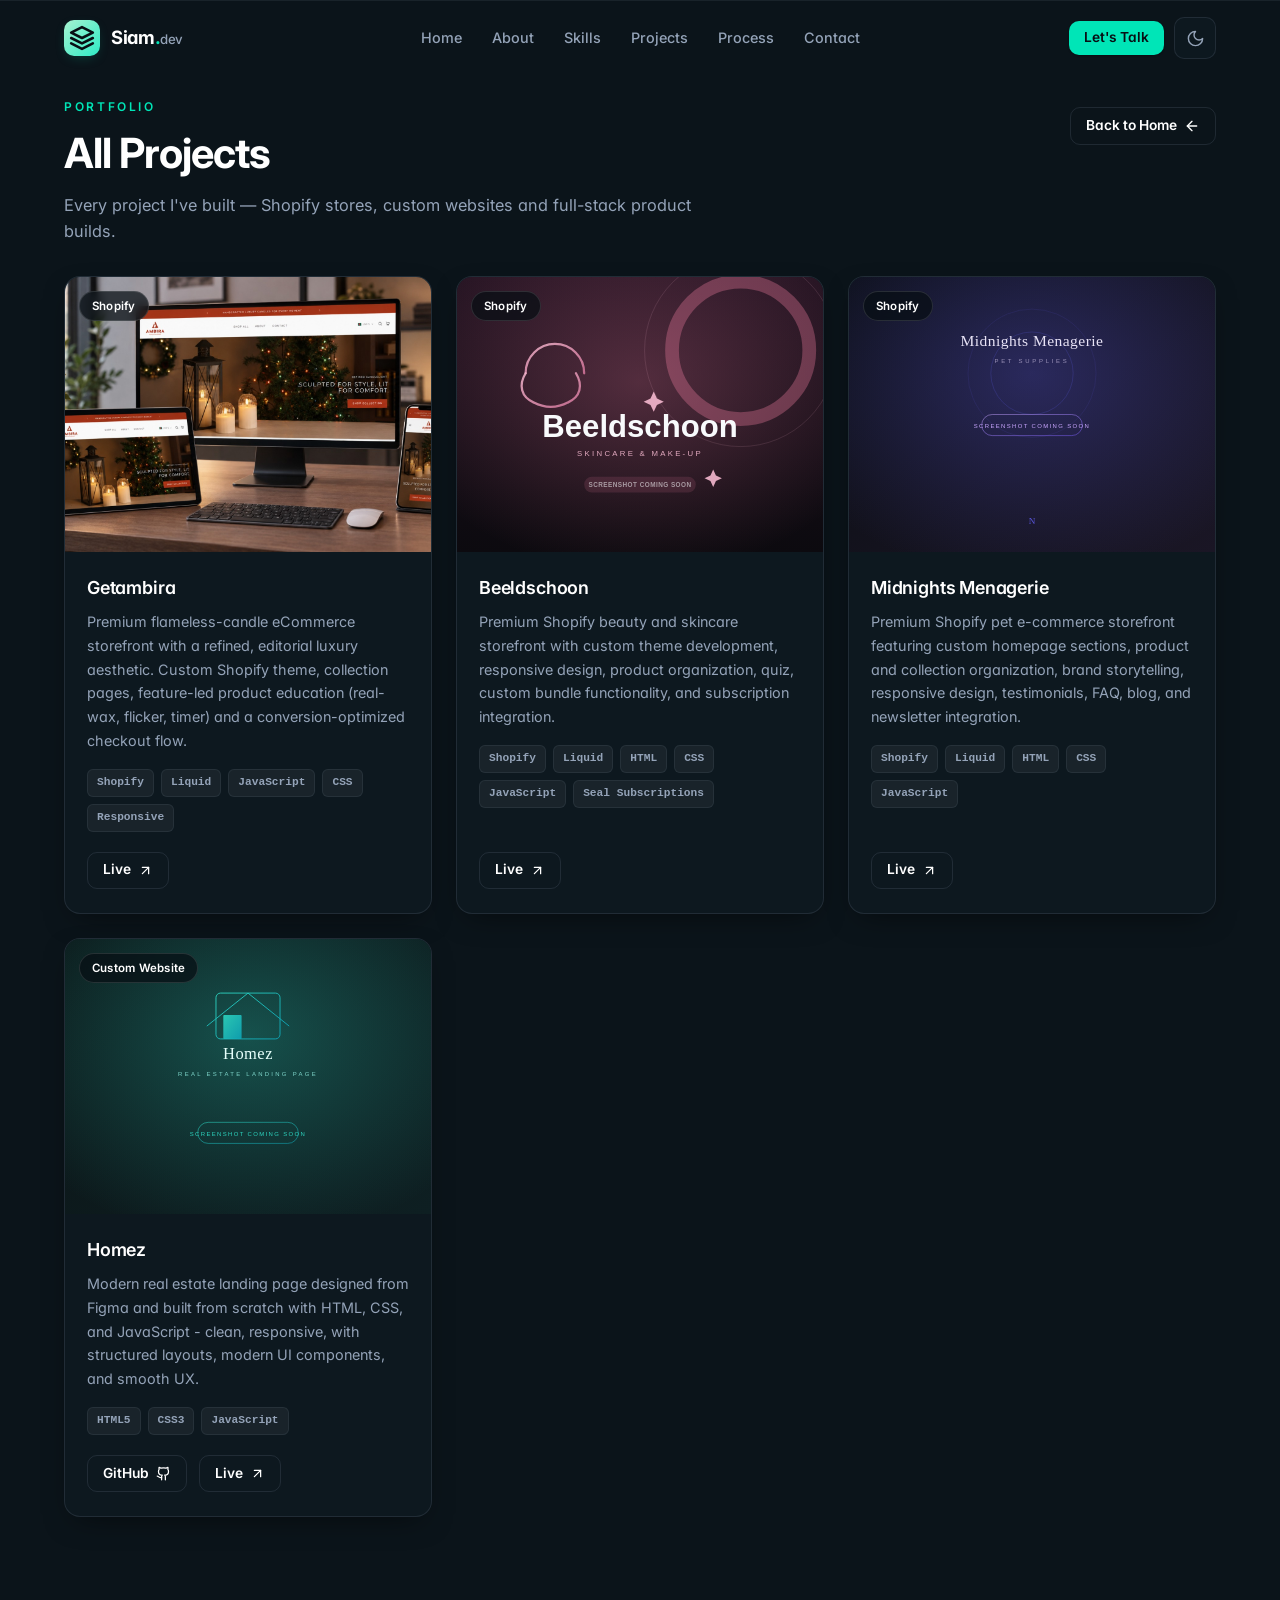
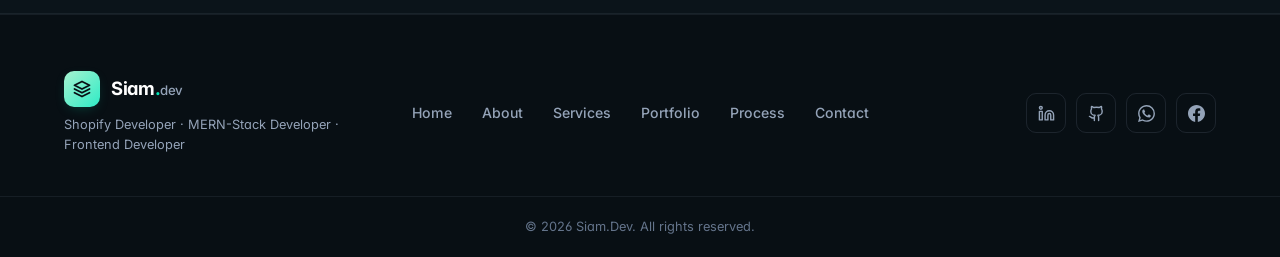
==== projects/index.html @ fefa06ec "update  a custom project" ====
<!doctype html>
<html lang="en">
  <head>
    <meta charset="UTF-8" />
    <meta name="viewport" content="width=device-width, initial-scale=1.0" />

    <!-- Primary SEO -->
    <title>All Projects — Siam.Dev</title>
    <meta
      name="description"
      content="Every project built by Siam — Shopify stores, custom websites and full-stack product builds. Getambira, Midnights Menagerie, Beeldschoon and more."
    />
    <meta name="author" content="Siam" />
    <meta name="theme-color" content="#0a0a0a" />
    <link rel="canonical" href="https://siam.dev/projects/" />

    <!-- Open Graph -->
    <meta property="og:type" content="website" />
    <meta property="og:title" content="All Projects — Siam.Dev" />
    <meta
      property="og:description"
      content="Every project built by Siam — Shopify, custom websites and full-stack product builds."
    />
    <meta property="og:url" content="https://siam.dev/projects/" />

    <!-- Twitter -->
    <meta name="twitter:card" content="summary" />
    <meta name="twitter:title" content="All Projects — Siam.Dev" />
    <meta
      name="twitter:description"
      content="Every project built by Siam — Shopify stores, custom websites and full-stack product builds."
    />

    <!-- Favicon -->
    <link rel="icon" type="image/svg+xml" href="../assets/icons/favicon.svg" />

    <!-- Fonts -->
    <link rel="preconnect" href="https://fonts.googleapis.com" />
    <link rel="preconnect" href="https://fonts.gstatic.com" crossorigin />
    <link
      href="https://fonts.googleapis.com/css2?family=Inter:wght@300;400;500;600;700;800&display=swap"
      rel="stylesheet"
    />

    <!-- Theme bootstrap: apply saved/system theme before paint (prevents flash) -->
    <script>
      (function () {
        try {
          var theme = localStorage.getItem("sd-theme");
          if (theme !== "dark" && theme !== "light") {
            theme = "dark";
          }
          document.documentElement.setAttribute("data-theme", theme);
        } catch (err) {
          document.documentElement.setAttribute("data-theme", "dark");
        }
      })();
    </script>

    <!-- Styles -->
    <link rel="stylesheet" href="../css/style.css" />
  </head>
  <body data-base="../">
    <!-- ======================= NAVBAR ======================= -->
    <header class="site-header" id="site-header">
      <nav class="navbar container" aria-label="Primary">
        <a href="../index.html" class="brand" aria-label="Siam.Dev — home">
          <span class="brand-mark" aria-hidden="true">
            <svg
              viewBox="0 0 24 24"
              fill="none"
              stroke="currentColor"
              stroke-width="2.4"
              stroke-linecap="round"
              stroke-linejoin="round"
              width="26"
              height="26"
            >
              <path d="M12 2 2 7l10 5 10-5-10-5Z" />
              <path d="M2 17 12 22l10-5" />
              <path d="M2 12 12 17l10-5" />
            </svg>
          </span>
          <span class="brand-name">Siam<em>.</em><small>dev</small></span>
        </a>

        <ul class="nav-links" id="nav-links">
          <li>
            <a class="nav-link" href="../index.html"
              ><svg
                viewBox="0 0 24 24"
                fill="none"
                stroke="currentColor"
                stroke-width="1.8"
                stroke-linecap="round"
                stroke-linejoin="round"
                width="17"
                height="17"
                aria-hidden="true"
              >
                <path d="m3 9 9-7 9 7v11a2 2 0 0 1-2 2H5a2 2 0 0 1-2-2z" />
                <polyline points="9 22 9 12 15 12 15 22" /></svg
              >Home</a
            >
          </li>
          <li>
            <a class="nav-link" href="../index.html#about"
              ><svg
                viewBox="0 0 24 24"
                fill="none"
                stroke="currentColor"
                stroke-width="1.8"
                stroke-linecap="round"
                stroke-linejoin="round"
                width="17"
                height="17"
                aria-hidden="true"
              >
                <path d="M19 21v-2a4 4 0 0 0-4-4H9a4 4 0 0 0-4 4v2" />
                <circle cx="12" cy="7" r="4" /></svg
              >About</a
            >
          </li>
          <li>
            <a class="nav-link" href="../index.html#skills"
              ><svg
                viewBox="0 0 24 24"
                fill="none"
                stroke="currentColor"
                stroke-width="1.8"
                stroke-linecap="round"
                stroke-linejoin="round"
                aria-hidden="true"
              >
                <path d="M12 2v4" />
                <path d="M12 18v4" />
                <path d="M4.93 4.93l2.83 2.83" />
                <path d="M16.24 16.24l2.83 2.83" />
                <path d="M2 12h4" />
                <path d="M18 12h4" />
                <path d="M6.34 17.66l-2.83 2.83" />
                <path d="M19.07 4.93l-2.83 2.83" /></svg
              >Skills</a
            >
          </li>
          <li>
            <a class="nav-link nav-link-current" href="projects/" aria-current="page"
              ><svg
                viewBox="0 0 24 24"
                fill="none"
                stroke="currentColor"
                stroke-width="1.8"
                stroke-linecap="round"
                stroke-linejoin="round"
                aria-hidden="true"
              >
                <rect width="7" height="7" x="3" y="3" rx="1.5" />
                <rect width="7" height="7" x="14" y="3" rx="1.5" />
                <rect width="7" height="7" x="14" y="14" rx="1.5" />
                <rect width="7" height="7" x="3" y="14" rx="1.5" /></svg
              >Projects</a
            >
          </li>
          <li>
            <a class="nav-link" href="../index.html#process"
              ><svg
                viewBox="0 0 24 24"
                fill="none"
                stroke="currentColor"
                stroke-width="1.8"
                stroke-linecap="round"
                stroke-linejoin="round"
                aria-hidden="true"
              >
                <path
                  d="m12.83 2.18a2 2 0 0 0-1.66 0L2.6 6.08a1 1 0 0 0 0 1.83l8.58 3.91a2 2 0 0 0 1.66 0l8.58-3.9a1 1 0 0 0 0-1.83Z"
                />
                <path d="m22 17.65-9.17 4.16a2 2 0 0 1-1.66 0L2 17.65" />
                <path d="m22 12.65-9.17 4.16a2 2 0 0 1-1.66 0L2 12.65" /></svg
              >Process</a
            >
          </li>
          <li>
            <a class="nav-link" href="../index.html#contact"
              ><svg
                viewBox="0 0 24 24"
                fill="none"
                stroke="currentColor"
                stroke-width="1.8"
                stroke-linecap="round"
                stroke-linejoin="round"
                aria-hidden="true"
              >
                <rect width="20" height="16" x="2" y="4" rx="2" />
                <path d="m22 7-8.97 5.7a1.94 1.94 0 0 1-2.06 0L2 7" /></svg
              >Contact</a
            >
          </li>
        </ul>

        <div class="nav-right">
          <a href="../index.html#contact" class="btn btn-primary btn-sm nav-cta"
            >Let's Talk</a
          >

          <div class="nav-actions">
            <button
              class="theme-toggle"
              id="theme-toggle"
              type="button"
              aria-label="Switch to light theme"
              aria-pressed="false"
            >
              <svg
                class="icon-moon"
                viewBox="0 0 24 24"
                fill="none"
                stroke="currentColor"
                stroke-width="1.8"
                stroke-linecap="round"
                stroke-linejoin="round"
                width="19"
                height="19"
              >
                <path d="M12 3a6 6 0 0 0 9 9 9 9 0 1 1-9-9Z" />
              </svg>
              <svg
                class="icon-sun"
                viewBox="0 0 24 24"
                fill="none"
                stroke="currentColor"
                stroke-width="1.8"
                stroke-linecap="round"
                stroke-linejoin="round"
                width="19"
                height="19"
              >
                <circle cx="12" cy="12" r="4" />
                <path d="M12 2v2" />
                <path d="M12 20v2" />
                <path d="m4.93 4.93 1.41 1.41" />
                <path d="m17.66 17.66 1.41 1.41" />
                <path d="M2 12h2" />
                <path d="M20 12h2" />
                <path d="m6.34 17.66-1.41 1.41" />
                <path d="m19.07 4.93-1.41 1.41" />
              </svg>
            </button>

            <button
              class="nav-toggle"
              id="nav-toggle"
              aria-label="Toggle menu"
              aria-expanded="false"
              aria-controls="nav-links"
            >
              <svg
                class="icon-menu"
                viewBox="0 0 24 24"
                fill="none"
                stroke="currentColor"
                stroke-width="2"
                stroke-linecap="round"
                width="22"
                height="22"
              >
                <line x1="4" x2="20" y1="6" y2="6" />
                <line x1="4" x2="20" y1="12" y2="12" />
                <line x1="4" x2="20" y1="18" y2="18" />
              </svg>
              <svg
                class="icon-close"
                viewBox="0 0 24 24"
                fill="none"
                stroke="currentColor"
                stroke-width="2"
                stroke-linecap="round"
                width="22"
                height="22"
              >
                <path d="M18 6 6 18" />
                <path d="m6 6 12 12" />
              </svg>
            </button>
          </div>
        </div>
      </nav>
    </header>

    <div class="menu-overlay" id="menu-overlay" aria-hidden="true"></div>

    <main id="main">
      <!-- ======================= ALL PROJECTS ======================= -->
      <section
        class="section section-alt"
        id="portfolio"
        aria-label="All projects"
      >
        <div class="container">
          <div class="projects-head">
            <div class="section-head reveal">
              <p class="eyebrow">Portfolio</p>
              <h1 class="section-title">All Projects</h1>
              <p class="section-sub">
                Every project I've built — Shopify stores, custom websites and
                full-stack product builds.
              </p>
            </div>
            <a class="btn btn-ghost btn-sm projects-all-btn" href="../index.html#portfolio"
              >Back to Home
              <svg
                viewBox="0 0 24 24"
                fill="none"
                stroke="currentColor"
                stroke-width="2"
                stroke-linecap="round"
                stroke-linejoin="round"
                width="16"
                height="16"
                aria-hidden="true"
              >
                <path d="M19 12H5" />
                <path d="m12 19-7-7 7-7" />
              </svg>
            </a>
          </div>

          <div class="projects-grid" id="panel-all" data-stagger></div>
        </div>
      </section>
    </main>

    <!-- ======================= FOOTER ======================= -->
    <footer class="site-footer" aria-label="Footer">
      <div class="container footer-inner">
        <div class="footer-brand">
          <a href="../index.html" class="brand" aria-label="Siam.Dev — back to top">
            <span class="brand-mark" aria-hidden="true">
              <svg
                viewBox="0 0 24 24"
                fill="none"
                stroke="currentColor"
                stroke-width="2.4"
                stroke-linecap="round"
                stroke-linejoin="round"
                width="18"
                height="18"
              >
                <path d="M12 2 2 7l10 5 10-5-10-5Z" />
                <path d="M2 17 12 22l10-5" />
                <path d="M2 12 12 17l10-5" />
              </svg>
            </span>
            <span class="brand-name">Siam<em>.</em><small>dev</small></span>
          </a>
          <p class="footer-tagline">
            Shopify Developer · MERN-Stack Developer · Frontend Developer
          </p>
        </div>

        <nav class="footer-nav" aria-label="Footer navigation">
          <a href="../index.html">Home</a>
          <a href="../index.html#about">About</a>
          <a href="../index.html#services">Services</a>
          <a href="../index.html#portfolio">Portfolio</a>
          <a href="../index.html#process">Process</a>
          <a href="../index.html#contact">Contact</a>
        </nav>

        <ul class="footer-socials">
          <li>
            <a
              href="https://www.linkedin.com/in/sm-siam598"
              target="_blank"
              rel="noopener"
              aria-label="LinkedIn"
              ><svg
                viewBox="0 0 24 24"
                fill="none"
                stroke="currentColor"
                stroke-width="2"
                stroke-linecap="round"
                stroke-linejoin="round"
                width="17"
                height="17"
              >
                <path
                  d="M16 8a6 6 0 0 1 6 6v7h-4v-7a2 2 0 0 0-2-2 2 2 0 0 0-2 2v7h-4v-7a6 6 0 0 1 6-6z"
                />
                <rect width="4" height="12" x="2" y="9" />
                <circle cx="4" cy="4" r="2" /></svg
            ></a>
          </li>
          <li>
            <a
              href="https://github.com/siam114"
              target="_blank"
              rel="noopener"
              aria-label="GitHub"
              ><svg
                viewBox="0 0 24 24"
                fill="none"
                stroke="currentColor"
                stroke-width="2"
                stroke-linecap="round"
                stroke-linejoin="round"
                width="17"
                height="17"
              >
                <path
                  d="M15 22v-4a4.8 4.8 0 0 0-1-3.5c3 0 6-2 6-5.5.08-1.25-.27-2.48-1-3.5.28-1.15.28-2.35 0-3.5 0 0-1 0-3 1.5-2.64-.5-5.36-.5-8 0C6 2 5 2 5 2c-.3 1.15-.3 2.35 0 3.5A5.403 5.403 0 0 0 4 9c0 3.5 3 5.5 6 5.5-.39.49-.68 1.05-.85 1.65-.17.6-.22 1.23-.15 1.85v4"
                />
                <path d="M9 18c-4.51 2-5-2-7-2" /></svg
            ></a>
          </li>
          <li>
            <a
              href="https://wa.me/8801567989506"
              target="_blank"
              rel="noopener"
              aria-label="WhatsApp"
              ><svg
                viewBox="0 0 24 24"
                fill="currentColor"
                aria-hidden="true"
                width="17"
                height="17"
              >
                <path
                  d="M17.472 14.382c-.297-.149-1.758-.867-2.03-.967-.273-.099-.471-.148-.67.15-.197.297-.767.966-.94 1.164-.173.199-.347.223-.644.075-.297-.15-1.255-.463-2.39-1.475-.883-.788-1.48-1.761-1.653-2.059-.173-.297-.018-.458.13-.606.134-.133.297-.347.446-.52.149-.174.198-.298.297-.497.1-.198.05-.371-.025-.52-.075-.149-.669-1.612-.916-2.207-.242-.579-.487-.5-.669-.51-.173-.008-.371-.01-.57-.01-.198 0-.52.074-.792.372-.272.297-1.04 1.016-1.04 2.479 0 1.462 1.065 2.875 1.213 3.074.149.198 2.096 3.2 5.077 4.487.709.306 1.262.489 1.694.625.712.227 1.36.195 1.871.118.571-.085 1.758-.719 2.006-1.413.248-.694.248-1.289.173-1.413-.074-.124-.272-.198-.57-.347m-5.421 7.403h-.004a9.87 9.87 0 0 1-5.031-1.378l-.361-.214-3.741.982.998-3.648-.235-.374a9.86 9.86 0 0 1-1.51-5.26c.001-5.45 4.436-9.884 9.888-9.884 2.64 0 5.122 1.03 6.988 2.898a9.825 9.825 0 0 1 2.893 6.994c-.003 5.45-4.437 9.884-9.885 9.884m8.413-18.297A11.815 11.815 0 0 0 12.05 0C5.495 0 .16 5.335.157 11.892c0 2.096.547 4.142 1.588 5.945L.057 24l6.305-1.654a11.882 11.882 0 0 0 5.683 1.448h.005c6.554 0 11.89-5.335 11.893-11.893a11.821 11.821 0 0 0-3.48-8.413Z"
                /></svg
            ></a>
          </li>
          <li>
            <a
              href="https://www.facebook.com/sumsuzzaman.siam"
              target="_blank"
              rel="noopener"
              aria-label="Facebook"
              ><svg
                viewBox="0 0 24 24"
                fill="currentColor"
                aria-hidden="true"
                width="17"
                height="17"
              >
                <path
                  d="M24 12.073c0-6.627-5.373-12-12-12s-12 5.373-12 12c0 5.99 4.388 10.954 10.125 11.854v-8.385H7.078v-3.47h3.047V9.43c0-3.007 1.792-4.669 4.533-4.669 1.312 0 2.686.235 2.686.235v2.953H15.83c-1.491 0-1.956.925-1.956 1.874v2.25h3.328l-.532 3.47h-2.796v8.385C19.612 23.027 24 18.062 24 12.073z"
                /></svg
            ></a>
          </li>
        </ul>
      </div>
      <div class="footer-bottom">
        <p class="copyright">© <span id="copyright-year">2026</span> Siam.Dev. All rights reserved.</p>
        <script>
          (function () {
            var el = document.getElementById("copyright-year");
            if (el) el.textContent = new Date().getFullYear();
          })();
        </script>
      </div>
    </footer>

    <!-- Back to top -->
    <button class="back-to-top" id="back-to-top" aria-label="Back to top">
      <svg
        viewBox="0 0 24 24"
        fill="none"
        stroke="currentColor"
        stroke-width="2.2"
        stroke-linecap="round"
        stroke-linejoin="round"
        width="18"
        height="18"
      >
        <path d="m18 15-6-6-6 6" />
      </svg>
    </button>

    <!-- Interactive background particle layer (JS-driven canvas, stays behind all content, never intercepts input) -->
    <canvas id="bg-canvas" aria-hidden="true"></canvas>

    <!-- Custom cursor (enabled by JS only on fine-pointer, non-reduced-motion devices) -->
    <div class="cursor-dot" aria-hidden="true"></div>
    <div class="cursor-ring" aria-hidden="true"></div>
    <div class="cursor-trail" aria-hidden="true"></div>

    <script src="../js/script.js"></script>
    <script src="../js/projects-data.js"></script>
    <script src="../js/projects.js"></script>
  </body>
</html>
---- css/style.css ----
/* ==========================================================================
   Siam.Dev — Premium Portfolio
   Architecture: tokens -> base -> layout -> components -> utilities
   No frameworks. Pure CSS3.
   ========================================================================== */

/* --------------------------------------------------------------------------
   1. DESIGN TOKENS (reused everywhere via CSS variables)
   -------------------------------------------------------------------------- */
:root {
    /* Surfaces */
    --bg: #080F14;            /* page background */
    --surface: #0D181F;       /* cards / panels */
    --surface-2: #112027;     /* raised surfaces, tracks, nav buttons */
    --surface-glass: rgba(8, 15, 20, 0.9);

    /* Text */
    --text: #FFFFFF;          /* primary text (white) */
    --text-muted: #94A3B8;    /* secondary text (slate-400) */
    --text-faint: #64748B;    /* captions / placeholder */

    /* Lines */
    --border: rgba(148, 163, 184, 0.15);
    --border-soft: rgba(148, 163, 184, 0.10);

    /* Brand accent (teal) */
    --accent: #00E5B7;
    --accent-hover: #2EEBC6;  /* slightly brighter teal */
    --accent-light: #A7F3D0;  /* light accent teal */
    --accent-glow: rgba(0, 229, 183, 0.35);
    --accent-soft: rgba(0, 229, 183, 0.10);
    --accent-mid: rgba(0, 229, 183, 0.18);
    --accent-border: rgba(0, 229, 183, 0.35);
    --accent-border-strong: rgba(0, 229, 183, 0.60);
    --on-accent: #080F14;     /* text on teal fills (dark text on bright teal) */
    --ghost-text: #FFFFFF;    /* secondary / outline button text */

    /* Status */
    --success: #22c55e;
    --danger: #ef4444;
    --live: #4ade80;

    /* Shape */
    --radius: 12px;
    --radius-sm: 10px;
    --radius-lg: 16px;
    --radius-xl: 24px;
    --radius-full: 999px;

    /* Shadows */
    --shadow-card: 0 10px 30px -12px rgba(0, 0, 0, 0.6);
    --shadow-lift: 0 24px 48px -16px rgba(0, 0, 0, 0.75);
    --glow: 0 0 40px -10px var(--accent-glow);

    /* Type */
    --font: "Inter", ui-sans-serif, system-ui, -apple-system, "Segoe UI", sans-serif;
    --font-mono: ui-monospace, SFMono-Regular, Menlo, Monaco, Consolas, monospace;

    /* Layout */
    --container: clamp(1200px, 86vw, 1560px);
    --gutter: 24px;
    --nav-h: 76px;

    /* Motion */
    --ease: cubic-bezier(0.4, 0, 0.2, 1);
    --dur: 0.22s;

    /* Themed auxiliaries (dark defaults — light theme overrides them below) */
    --alt-bg: #0B141A;                 /* alternate section band */
    --footer-bg: #080F14;              /* footer surface */
    --grid-line: rgba(255, 255, 255, 0.035);  /* hero grid strokes */
    --hero-wash: rgba(0, 229, 183, 0.12);     /* hero radial wash */
    --hover-bg: rgba(255, 255, 255, 0.04);    /* subtle hover fill */
    --tag-bg: rgba(255, 255, 255, 0.05);      /* tech tag fill */
    --code-bg: #0D181F;                /* browser mock + form inputs */
    --code-bg-2: #13222A;              /* browser bar + tiles */
    --code-line: #22303B;              /* skeleton lines + placeholder dots */
    --thumb-grad: linear-gradient(135deg, #0E1B23, #0D181F); /* product thumb */
    --badge-bg: rgba(8, 15, 20, 0.72);         /* project category chip */
    --scroll-thumb: #22303B;           /* scrollbar thumb */
    --danger-text: #f87171;            /* form error text (light red on dark) */
    --photo-bg: radial-gradient(120% 90% at 30% 5%, rgba(0, 229, 183, 0.16), transparent 55%), #0D181F; /* hero photo backdrop */
}

/* --------------------------------------------------------------------------
   1b. LIGHT THEME — same tokens, light palette.
       Applied by setting data-theme="light" on <html>.
   -------------------------------------------------------------------------- */
:root[data-theme="light"] {
    --bg: #F8FAFC;                    /* cool off-white page */
    --surface: #ffffff;               /* white cards */
    --surface-2: #EEF2F7;             /* tracks / raised surfaces */
    --surface-glass: rgba(255, 255, 255, 0.88);

    --text: #0F172A;                  /* slate-900 text */
    --text-muted: #64748B;            /* slate-500 secondary */
    --text-faint: #94A3B8;            /* captions / placeholders */

    --border: #E2E8F0;
    --border-soft: #F1F5F9;

    --accent: #00A88A;
    --accent-hover: #008F78;
    --accent-light: #008F78;          /* accent text — darker for contrast on white */
    --accent-glow: rgba(0, 168, 138, 0.22);
    --accent-soft: rgba(0, 168, 138, 0.09);
    --accent-mid: rgba(0, 168, 138, 0.13);
    --accent-border: rgba(0, 168, 138, 0.25);
    --accent-border-strong: rgba(0, 168, 138, 0.45);
    --on-accent: #FFFFFF;             /* text on teal fills (white on teal) */
    --ghost-text: #008F78;            /* secondary / outline button text (teal) */

    /* softer shadows for the light surface */
    --shadow-card: 0 10px 30px -14px rgba(15, 23, 42, 0.14);
    --shadow-lift: 0 24px 48px -24px rgba(15, 23, 42, 0.22);

    --alt-bg: #ffffff;
    --footer-bg: #ffffff;
    --grid-line: rgba(15, 23, 42, 0.055);
    --hero-wash: rgba(0, 168, 138, 0.07);
    --hover-bg: rgba(0, 0, 0, 0.04);
    --tag-bg: rgba(15, 23, 42, 0.055);
    --code-bg: #ffffff;
    --code-bg-2: #F1F5F9;
    --code-line: #E2E8F0;
    --thumb-grad: linear-gradient(135deg, #DEE5EE, #F1F5F9);
    --badge-bg: rgba(15, 23, 42, 0.72);  /* dark chip stays legible on light */
    --scroll-thumb: #CBD5E1;
    --danger-text: #dc2626;
    --photo-bg: radial-gradient(120% 90% at 30% 5%, rgba(0, 168, 138, 0.10), transparent 55%), #ffffff;
}

/* --------------------------------------------------------------------------
   1b. RESPONSIVE CONTAINER — LARGE DESKTOPS (≥ 2240px)
   Widens the fluid container further so content doesn't get lost on
   ultra-wide monitors. Kept in sync with the base clamp() above.
   -------------------------------------------------------------------------- */
@media (min-width: 2240px) {
    :root {
        --container: 1760px;
    }
}

/* --------------------------------------------------------------------------
   2. RESET & BASE
   -------------------------------------------------------------------------- */
*,
*::before,
*::after {
    box-sizing: border-box;
    margin: 0;
    padding: 0;
}

html {
    scroll-behavior: smooth;
    scroll-padding-top: calc(var(--nav-h) + 8px);
    -webkit-text-size-adjust: 100%;
}

body {
    font-family: var(--font);
    background: var(--bg);
    color: var(--text);
    font-size: 1rem;
    line-height: 1.6;
    -webkit-font-smoothing: antialiased;
    -moz-osx-font-smoothing: grayscale;
    font-feature-settings: "cv02", "cv03", "cv04", "cv11";
    overflow-x: hidden;
    transition: background-color 0.35s var(--ease), color 0.35s var(--ease);
}

/* theme surfaces without their own transitions — cross-fade on switch */
.section-alt,
.site-footer,
.tabs,
.skills-panel,
.contact-info,
.contact-form,
.browser-card,
.browser-bar,
.b-tile,
.browser-dot,
.float-card,
.form-success {
    transition: background-color 0.35s var(--ease), border-color 0.35s var(--ease),
                color 0.35s var(--ease), box-shadow 0.35s var(--ease);
}

img {
    display: block;
    max-width: 100%;
}

/* keep the hidden attribute authoritative even on grid/flex elements */
[hidden] {
    display: none !important;
}

a {
    color: inherit;
    text-decoration: none;
}

ul,
ol {
    list-style: none;
}

button {
    font: inherit;
    border: 0;
    background: none;
    cursor: pointer;
    color: inherit;
}

input,
select,
textarea {
    font: inherit;
    color: inherit;
}

/* Selection + scrollbar (mockup detail) */
::selection {
    background: var(--accent-border);
    color: var(--on-accent);
}

::-webkit-scrollbar {
    width: 10px;
}
::-webkit-scrollbar-track {
    background: var(--bg);
}
::-webkit-scrollbar-thumb {
    background: var(--scroll-thumb);
    border-radius: 5px;
}
::-webkit-scrollbar-thumb:hover {
    background: var(--accent);
}

:focus-visible {
    outline: 2px solid var(--accent);
    outline-offset: 3px;
    border-radius: 4px;
}

/* --------------------------------------------------------------------------
   3. LAYOUT PRIMITIVES
   -------------------------------------------------------------------------- */
.container {
    width: 100%;
    max-width: var(--container);
    margin-inline: auto;
    padding-inline: var(--gutter);
}

.section {
    position: relative;
    padding: 96px 0;
}

/* subtle alternate band used on alternating sections */
.section-alt {
    background: var(--alt-bg);
    border-top: 1px solid var(--border-soft);
    border-bottom: 1px solid var(--border-soft);
}

/* Section headers */
.section-head {
    max-width: 640px;
    margin-bottom: 56px;
}

.section-head .section-sub {
    margin-top: 14px;
}

.section-title {
    font-size: clamp(1.9rem, 3.4vw, 2.6rem);
    font-weight: 700;
    letter-spacing: -0.025em;
    line-height: 1.15;
}

.section-sub {
    color: var(--text-muted);
    font-size: 1.02rem;
}

/* Eyebrow labels (uppercase, wide tracking) */
.eyebrow {
    font-size: 0.75rem;
    font-weight: 600;
    letter-spacing: 0.22em;
    text-transform: uppercase;
    color: var(--accent);
    margin-bottom: 14px;
}

/* --------------------------------------------------------------------------
   4. UI COMPONENTS
   -------------------------------------------------------------------------- */

/* --- Buttons --- */
.btn {
    display: inline-flex;
    align-items: center;
    justify-content: center;
    gap: 9px;
    font-size: 0.925rem;
    font-weight: 600;
    line-height: 1;
    border-radius: var(--radius-sm);
    padding: 13px 22px;
    transition: background-color var(--dur) var(--ease),
                border-color var(--dur) var(--ease),
                color var(--dur) var(--ease),
                box-shadow var(--dur) var(--ease),
                transform var(--dur) var(--ease);
    white-space: nowrap;
}

.btn svg {
    transition: transform var(--dur) var(--ease);
}

.btn:hover svg {
    transform: translateX(3px);
}

.btn-primary {
    background: var(--accent);
    color: var(--on-accent);
    box-shadow: 0 1px 2px rgba(0, 0, 0, 0.3);
}
.btn-primary:hover {
    background: var(--accent-hover);
    box-shadow: var(--glow);
}

.btn-ghost {
    background: transparent;
    color: var(--ghost-text);
    border: 1px solid var(--border);
}
.btn-ghost:hover {
    color: var(--text);
    border-color: var(--accent-border);
    background: var(--hover-bg);
}

.btn-link {
    background: transparent;
    color: var(--text-muted);
    padding-inline: 6px;
}
.btn-link:hover {
    color: var(--accent-light);
}

.btn-lg {
    padding: 16px 26px;
    font-size: 0.98rem;
}
.btn-sm {
    padding: 10px 15px;
    font-size: 0.86rem;
    gap: 7px;
}
.btn-block {
    width: 100%;
}

/* --- Pills & chips --- */
.pill {
    display: inline-flex;
    align-items: center;
    gap: 9px;
    padding: 8px 14px;
    border: 1px solid var(--accent-border);
    background: var(--accent-soft);
    color: var(--accent-light);
    font-size: 0.8rem;
    font-weight: 600;
    border-radius: var(--radius-full);
}

.pulse-dot {
    width: 8px;
    height: 8px;
    border-radius: 50%;
    background: var(--live);
    position: relative;
}
.pulse-dot::after {
    content: "";
    position: absolute;
    inset: 0;
    border-radius: 50%;
    background: var(--live);
    animation: ping 1.6s var(--ease) infinite;
}

/* --- Brand --- */
.brand {
    display: inline-flex;
    align-items: center;
    gap: 11px;
    justify-self: start;
}
.brand-mark {
    width: 36px;
    height: 36px;
    display: grid;
    place-items: center;
    flex-shrink: 0;
    color: var(--on-accent);
    border-radius: var(--radius-sm);
    background: linear-gradient(135deg, var(--accent-light), var(--accent-hover));
    box-shadow: 0 4px 14px -6px var(--accent-glow);
}
.brand-name {
    font-weight: 700;
    font-size: 1.15rem;
    letter-spacing: -0.02em;
}
.brand-name em {
    font-style: normal;
    color: var(--accent);
}
.brand-name small {
    font-size: 0.72em;
    font-weight: 500;
    color: var(--text-muted);
}

/* --- Gradient text --- */
.text-gradient {
    background: linear-gradient(135deg, var(--accent-light) 0%, var(--accent) 55%, var(--accent-hover) 100%);
    -webkit-background-clip: text;
    background-clip: text;
    -webkit-text-fill-color: transparent;
    color: transparent;
}

/* --------------------------------------------------------------------------
   5. SCROLL REVEAL
   -------------------------------------------------------------------------- */
/* Only animate when JS is present, so content is never hidden without JS. */
html.js .reveal {
    opacity: 0;
    transform: translateY(26px);
    transition: opacity 0.7s var(--ease), transform 0.7s var(--ease);
    transition-delay: var(--d, 0s);
    will-change: opacity, transform;
}

html.js .reveal.is-visible {
    opacity: 1;
    transform: translateY(0);
}

html.js .reveal.is-visible:hover {
    transform: translateY(-3px);
    transition-delay: 0s;
}

/* --------------------------------------------------------------------------
   6. NAVBAR
   -------------------------------------------------------------------------- */
.site-header {
    position: fixed;
    inset: 0 0 auto 0;
    /* above everything incl. the mobile menu overlay so the slide-in
       drawer (a child of this context) paints on top of it */
    z-index: 100;
    transition: background-color var(--dur) var(--ease), box-shadow var(--dur) var(--ease);
}

/* glass effect after scroll */
.site-header.scrolled {
    background: var(--surface-glass);
    -webkit-backdrop-filter: blur(12px);
    backdrop-filter: blur(12px);
    border-bottom: 1px solid var(--border-soft);
    box-shadow: 0 8px 24px -16px rgba(0, 0, 0, 0.7);
}

.navbar {
    height: var(--nav-h);
    display: grid;
    grid-template-columns: 1fr auto 1fr;
    align-items: center;
    gap: 20px;
}

/* right-side cluster (Let's Talk + theme switch + hamburger) stays grouped */
.nav-right {
    display: flex;
    align-items: center;
    gap: 10px;
    justify-self: end;
}

.nav-actions {
    display: flex;
    align-items: center;
    gap: 8px;
}

/* drawer-only: link icons are hidden on desktop */
.nav-link svg {
    display: none;
}

.nav-links {
    display: flex;
    align-items: center;
    gap: 4px;
    justify-self: center;
}

.nav-link {
    position: relative;
    display: inline-block;
    padding: 8px 13px;
    font-size: 0.9rem;
    font-weight: 500;
    color: var(--text-muted);
    border-radius: 8px;
    transition: color var(--dur) var(--ease), background-color var(--dur) var(--ease);
}
.nav-link::after {
    content: "";
    position: absolute;
    left: 50%;
    right: 50%;
    bottom: 5px;
    height: 2px;
    border-radius: 2px;
    background: var(--accent);
    opacity: 0;
    transition: left var(--dur) var(--ease), right var(--dur) var(--ease), opacity var(--dur) var(--ease);
}
.nav-link:hover {
    color: var(--accent);
    background: var(--hover-bg);
}
.nav-link:hover::after {
    left: 12px;
    right: 12px;
    opacity: 1;
}
.nav-link.active,
.nav-link.active:hover {
    color: var(--accent);
    background: var(--accent-soft);
}

.nav-toggle {
    display: none;
    width: 42px;
    height: 42px;
    border-radius: 10px;
    border: 1px solid var(--border);
    background: var(--surface);
    align-items: center;
    justify-content: center;
}
.nav-toggle .icon-close {
    display: none;
}
.nav-toggle[aria-expanded="true"] .icon-menu {
    display: none;
}
.nav-toggle[aria-expanded="true"] .icon-close {
    display: block;
}

/* --- theme switcher --- */
.theme-toggle {
    width: 42px;
    height: 42px;
    flex-shrink: 0;
    display: inline-flex;
    align-items: center;
    justify-content: center;
    border-radius: 10px;
    border: 1px solid var(--border);
    background: var(--surface);
    color: var(--text-muted);
    transition: color var(--dur) var(--ease), border-color var(--dur) var(--ease),
                box-shadow var(--dur) var(--ease), transform var(--dur) var(--ease);
}
.theme-toggle:hover {
    color: var(--accent);
    border-color: var(--accent-border);
    box-shadow: var(--glow);
}
.theme-toggle .icon-sun {
    display: none;
}
.theme-toggle .icon-moon {
    display: block;
}
:root[data-theme="light"] .theme-toggle .icon-sun {
    display: block;
}
:root[data-theme="light"] .theme-toggle .icon-moon {
    display: none;
}

/* --- mobile drawer extras (hidden on desktop) --- */
.nav-drawer-head {
    display: none;
}
.menu-overlay {
    display: none;
}

/* --------------------------------------------------------------------------
   7. HERO
   -------------------------------------------------------------------------- */
.hero {
    min-height: 100svh;
    display: flex;
    align-items: center;
    padding: calc(var(--nav-h) + 56px) 0 72px;
    overflow: hidden;
}

/* background stack: radial wash + grid + blurred orbs */
.hero-bg {
    position: absolute;
    inset: 0;
    z-index: -1;
    pointer-events: none;
}
.hero-radial {
    position: absolute;
    inset: 0;
    background: radial-gradient(circle at 50% 0%, var(--hero-wash), transparent 68%);
}
.hero-grid {
    position: absolute;
    inset: 0;
    background-image:
        linear-gradient(to right, var(--grid-line) 1px, transparent 1px),
        linear-gradient(to bottom, var(--grid-line) 1px, transparent 1px);
    background-size: 64px 64px;
    -webkit-mask-image: radial-gradient(ellipse 80% 72% at 50% 0%, #000 28%, transparent 78%);
    mask-image: radial-gradient(ellipse 80% 72% at 50% 0%, #000 28%, transparent 78%);
}
.orb {
    position: absolute;
    border-radius: 50%;
    filter: blur(110px);
    opacity: 0.5;
}
.orb-1 {
    width: 420px;
    height: 420px;
    top: -80px;
    left: -120px;
    background: var(--accent-mid);
}
.orb-2 {
    width: 360px;
    height: 360px;
    top: 30%;
    right: -140px;
    background: var(--accent-soft);
}

.hero-inner {
    display: grid;
    grid-template-columns: minmax(0, 1.05fr) minmax(0, 0.95fr);
    gap: 108px;
    align-items: center;
}

.hero-content .pill {
    margin-bottom: 28px;
}

.hero-title {
    font-size: clamp(2.5rem, 5.4vw, 4.25rem);
    font-weight: 800;
    letter-spacing: -0.035em;
    line-height: 1.06;
    margin-bottom: 22px;
}

/* --- Rotating role typewriter --- */
.type-line {
    display: flex;
    align-items: baseline;
    font-size: clamp(1.3rem, 3.4vw, 2rem);
    font-weight: 700;
    letter-spacing: -0.02em;
    line-height: 1.3;
    min-height: 1.3em;               /* avoid layout shift while typing */
    margin-bottom: 22px;
}
.type-role {
    white-space: nowrap;
}
.type-caret {
    display: inline-block;
    width: 3px;
    height: 0.85em;
    margin-left: 4px;
    align-self: center;
    border-radius: 2px;
    background: var(--accent);
    animation: caret-blink 0.9s steps(2, start) infinite;
}
@keyframes caret-blink {
    50% {
        opacity: 0;
    }
}

/* --- Screen-reader-only utility --- */
.sr-only {
    position: absolute;
    width: 1px;
    height: 1px;
    padding: 0;
    margin: -1px;
    overflow: hidden;
    clip: rect(0, 0, 0, 0);
    white-space: nowrap;
    border: 0;
}

.hero-sub {
    max-width: 540px;
    color: var(--text-muted);
    font-size: 1.08rem;
    line-height: 1.7;
    margin-bottom: 34px;
}

.hero-actions {
    display: flex;
    gap: 14px;
    flex-wrap: wrap;
    margin-bottom: 48px;
}

/* Stats row (bordered divider like mockup) */
.hero-stats {
    display: grid;
    grid-template-columns: repeat(4, minmax(0, 1fr));
    gap: 20px;
    padding-top: 26px;
    border-top: 1px solid var(--border-soft);
}
.stat-value {
    font-size: 1.9rem;
    font-weight: 700;
    letter-spacing: -0.03em;
    line-height: 1.1;
}
.stat-value--accent {
    color: var(--accent);
}
.stat-label {
    margin-top: 4px;
    font-size: 0.78rem;
    font-weight: 500;
    color: var(--text-muted);
}

/* --- Decorative visual (frame box doubles as the card anchor) --- */
.hero-visual {
    position: relative;
    width: min(100%, 400px);
    margin-inline: auto;
    padding: 0;
}

/* --- banner photo in a rounded glass frame (portrait centered) --- */
.hero-photo {
    position: relative;
    z-index: 1;
    width: min(100%, 400px);
    margin-inline: auto;
    border: 1px solid var(--accent-border-strong);
    border-radius: var(--radius-xl);
    line-height: 0;
    background: var(--photo-bg);
    box-shadow: var(--shadow-lift), var(--glow);
}
.hero-photo img {
    width: 100%;
    height: auto;
    aspect-ratio: 4 / 5;
    object-fit: cover;
    object-position: center top;
    border-radius: calc(var(--radius-xl) - 1px);
}
.hero-photo::before {
    content: "";
    position: absolute;
    inset: -14px;
    border-radius: calc(var(--radius-xl) + 14px);
    border: 1px solid var(--accent-border);
    background: var(--surface-glass);
    -webkit-backdrop-filter: blur(6px);
    backdrop-filter: blur(6px);
    box-shadow: 0 0 70px -18px var(--accent-glow);
    z-index: -1;
}
.hero-photo::after {
    content: "";
    position: absolute;
    inset: 0;
    border-radius: var(--radius-xl);
    background: linear-gradient(180deg, transparent 55%, var(--accent-mid));
    pointer-events: none;
}

/* --- concentric orbit rings + glowing particles behind the portrait --- */
.hero-orbit {
    position: absolute;
    top: 50%;
    left: 50%;
    width: 100%;
    aspect-ratio: 1 / 1;
    transform: translate(-50%, -50%);
    z-index: -1;
    pointer-events: none;
}
.orbit-ring {
    position: absolute;
    top: 50%;
    left: 50%;
    width: 150%;
    aspect-ratio: 1 / 1;
    margin-left: -75%;
    margin-top: -75%;
    border-radius: 50%;
    border: 1px solid var(--accent-border);
    opacity: 0.5;
    animation: orbit-rot 28s linear infinite;
}
.orbit-ring--o2 {
    width: 135%;
    margin-left: -67.5%;
    margin-top: -67.5%;
    opacity: 0.42;
    animation-duration: 22s;
    animation-direction: reverse;
}
.orbit-ring--m {
    width: 118%;
    margin-left: -59%;
    margin-top: -59%;
    border-style: dashed;
    opacity: 0.32;
    animation-duration: 16s;
}
.orbit-ring--i {
    width: 96%;
    margin-left: -48%;
    margin-top: -48%;
    border-color: var(--accent-border-strong);
    opacity: 0.5;
    animation-duration: 12s;
    animation-direction: reverse;
}
@keyframes orbit-rot {
    to {
        transform: rotate(360deg);
    }
}
/* orbiting glow particles — all track the two outer rings so they
   travel around the portrait, not across it */
.orbit-p {
    position: absolute;
    top: -3px;
    left: 50%;
    width: 6px;
    height: 6px;
    margin-left: -3px;
    border-radius: 50%;
    background: var(--accent);
    box-shadow: 0 0 10px 2px var(--accent-glow);
}
.orbit-p--opp {
    top: auto;
    bottom: -3px;
}
.orbit-p--big {
    width: 8px;
    height: 8px;
    margin-left: -4px;
    top: -4px;
}
.orbit-p--left {
    top: 50%;
    left: -3px;
    margin-left: 0;
    margin-top: -3px;
}
.orbit-p--right {
    top: 50%;
    left: auto;
    right: -3px;
    margin-left: 0;
    margin-top: -3px;
}

/* --- live "signal" dot on the photo corner --- */
.hero-signal {
    position: absolute;
    top: 14px;
    left: 14px;
    width: 9px;
    height: 9px;
    border-radius: 50%;
    background: var(--live);
    box-shadow: 0 0 9px var(--live);
    z-index: 2;
    pointer-events: none;
}
.hero-signal::after {
    content: "";
    position: absolute;
    inset: -3px;
    border-radius: 50%;
    border: 1px solid var(--live);
    animation: ping 2.2s cubic-bezier(0, 0, 0.2, 1) infinite;
}

/* --------------------------------------------------------------------------
   6c. CUSTOM CURSOR (dot + trailing ring)
   Enabled only when JS adds html.custom-cursor (fine pointer, no reduced motion)
   -------------------------------------------------------------------------- */
html.custom-cursor :not(input):not(textarea):not([contenteditable]) {
    cursor: none !important;
}
.cursor-dot,
.cursor-ring {
    position: fixed;
    top: 0;
    left: 0;
    pointer-events: none;
    z-index: 9999;
    border-radius: 50%;
    will-change: transform;
    visibility: hidden;
    opacity: 0;
}
html.custom-cursor .cursor-dot,
html.custom-cursor .cursor-ring {
    visibility: visible;
    opacity: 1;
}
.cursor-dot {
    width: 7px;
    height: 7px;
    background: var(--accent);
    box-shadow: 0 0 12px 2px var(--accent-glow);
}
.cursor-ring {
    width: 38px;
    height: 38px;
    border: 1.5px solid var(--accent-border-strong);
    box-shadow: 0 0 18px -4px var(--accent-glow);
    transition: width 0.18s var(--ease), height 0.18s var(--ease),
                border-color 0.18s var(--ease), opacity 0.18s var(--ease);
}
.cursor-ring.is-hover {
    width: 60px;
    height: 60px;
    border-color: var(--accent);
}
.cursor-ring.is-down {
    width: 26px;
    height: 26px;
}
.cursor-dot.is-hover {
    opacity: 0;
}
@media (pointer: coarse) {
    .cursor-dot,
    .cursor-ring,
    .cursor-trail {
        display: none;
    }
}

/* 6d. CURSOR TRAIL (subtle motion trail — separate layer behind the cursor)
   Pure visual layer, never intercepts input; gated exactly like the cursor. */
.cursor-trail {
    position: fixed;
    top: 0;
    left: 0;
    width: 34px;
    height: 34px;
    border-radius: 50%;
    background: radial-gradient(circle, var(--accent-glow) 0%, transparent 70%);
    pointer-events: none;
    z-index: 9998;
    will-change: transform, opacity;
    visibility: hidden;
    opacity: 0;
}
html.custom-cursor .cursor-trail {
    visibility: visible;
}

/* 6e. INTERACTIVE BACKGROUND PARTICLES (canvas layer behind all content)
   Pure visual layer — z-index -1 keeps it above the page background but
   below every section/card; pointer-events: none means it never blocks
   clicks or scrolling. Disabled for reduced-motion and touch/coarse.
   -------------------------------------------------------------------------- */
#bg-canvas {
    position: fixed;
    inset: 0;
    width: 100%;
    height: 100%;
    pointer-events: none;
    z-index: -1;
}
@media (prefers-reduced-motion: reduce) {
    #bg-canvas {
        display: none;
    }
}
@media (pointer: coarse) {
    #bg-canvas {
        display: none;
    }
}

@media (max-width: 640px) {
    .hero-orbit {
        width: calc(100% * 1.15);
    }
}

.browser-card {
    position: relative;
    z-index: 1;
    border: 1px solid var(--border);
    border-radius: var(--radius-lg);
    background: var(--code-bg);
    overflow: hidden;
    box-shadow: var(--shadow-lift), var(--glow);
}
.browser-bar {
    display: flex;
    align-items: center;
    gap: 7px;
    padding: 13px 16px;
    background: var(--code-bg-2);
    border-bottom: 1px solid var(--border-soft);
}
.browser-dot {
    width: 10px;
    height: 10px;
    border-radius: 50%;
}
.browser-dot--r { background: #ff5f57; }
.browser-dot--y { background: #febc2e; }
.browser-dot--g { background: #28c840; }

.browser-body {
    padding: 18px 18px 20px;
}
.browser-head {
    display: flex;
    align-items: center;
    gap: 8px;
    margin-bottom: 16px;
}
.browser-icon {
    width: 32px;
    height: 32px;
    display: grid;
    place-items: center;
    border-radius: 9px;
    background: var(--accent-soft);
    color: var(--accent-light);
}
.browser-title {
    font-weight: 600;
    font-size: 0.92rem;
}

.browser-tiles {
    display: grid;
    grid-template-columns: repeat(3, 1fr);
    gap: 12px;
    margin-bottom: 16px;
}
.b-tile {
    background: var(--code-bg-2);
    border: 1px solid var(--border-soft);
    border-radius: 10px;
    padding: 10px;
}
.tile-thumb {
    display: block;
    aspect-ratio: 1 / 1;
    border-radius: 7px;
    margin-bottom: 9px;
    background: var(--thumb-grad);
}
.tile-line {
    display: block;
    height: 7px;
    width: 78%;
    border-radius: 4px;
    background: var(--code-line);
    margin-bottom: 6px;
}
.tile-line.short {
    width: 52%;
    margin-bottom: 0;
}

.browser-btn {
    text-align: center;
    font-size: 0.82rem;
    font-weight: 600;
    padding: 11px;
    border-radius: 9px;
    color: var(--on-accent);
    background: linear-gradient(135deg, var(--accent), var(--accent-hover));
}

/* floating role cards */
.float-card {
    position: absolute;
    z-index: 2;
    display: flex;
    align-items: center;
    gap: 11px;
    padding: 12px 16px;
    border-radius: var(--radius);
    background: var(--surface-glass);
    -webkit-backdrop-filter: blur(12px);
    backdrop-filter: blur(12px);
    border: 1px solid var(--border);
    box-shadow: var(--shadow-card);
    animation: float 6s ease-in-out infinite alternate;
}
.float-icon {
    width: 34px;
    height: 34px;
    display: grid;
    place-items: center;
    flex-shrink: 0;
    border-radius: 9px;
    background: var(--accent-soft);
    color: var(--accent-light);
}
.float-body { display: flex; flex-direction: column; gap: 2px; }
.float-title { font-size: 0.82rem; font-weight: 700; line-height: 1.3; color: var(--text); }
.float-sub  { font-size: 0.7rem; font-weight: 500; color: var(--text-muted); }
.float-card--shopify { top: 40%; left: -140px; animation-delay: -2s; }
.float-card--frontend { bottom: 8%; left: -134px; animation-delay: -4s; }
.float-card--mern {
    top: -6%;
    right: -92px;
    flex-direction: column;
    align-items: flex-start;
    gap: 9px;
    animation-delay: -1s;
}
.mern-icons { display: flex; align-items: center; gap: 8px; }
.mern-icons svg { flex-shrink: 0; }
.ic-mongo   { color: #47a248; }
.ic-express { color: var(--text-muted); }
.ic-react   { color: #61dafb; }
.ic-node    { color: #8bc149; }

.hero-note {
    position: absolute;
    right: 4%;
    bottom: -58px;
    z-index: 3;
    margin: 0;
    font-family: inherit;
    font-size: 0.78rem;
    font-style: italic;
    font-weight: 600;
    line-height: 1.35;
    color: var(--accent);
    text-align: right;
    white-space: pre-line;
    transform: rotate(-3deg);
    pointer-events: none;
}
.hero-note-underline {
    display: block;
    width: 150px;
    height: 10px;
    margin: -2px 0 0 auto;
    color: var(--accent);
    opacity: 0.8;
}

/* light mode: same composition, only boosted visibility for the rings */
:root[data-theme="light"] .orbit-ring { opacity: 0.7; }
:root[data-theme="light"] .orbit-ring--o2 { opacity: 0.6; }
:root[data-theme="light"] .orbit-ring--m { opacity: 0.5; }
:root[data-theme="light"] .orbit-ring--i { opacity: 0.7; }

/* --------------------------------------------------------------------------
   8. ABOUT
   -------------------------------------------------------------------------- */
.about-grid {
    display: grid;
    grid-template-columns: minmax(0, 1.1fr) minmax(0, 0.9fr);
    gap: 64px;
    align-items: start;
}

.about-copy .lead {
    font-size: 1.08rem;
    line-height: 1.7;
    color: var(--text);
    margin-bottom: 18px;
}
.about-copy > p:not(.eyebrow):not(.lead) {
    color: var(--text-muted);
    line-height: 1.7;
    margin-bottom: 26px;
}

.skill-pills {
    display: flex;
    flex-wrap: wrap;
    gap: 9px;
}
.skill-pills li {
    font-size: 0.82rem;
    font-weight: 600;
    padding: 7px 14px;
    border-radius: var(--radius-full);
    border: 1px solid var(--border);
    background: var(--surface);
    color: var(--text-muted);
    transition: border-color var(--dur) var(--ease), color var(--dur) var(--ease);
}
.skill-pills li:hover {
    border-color: var(--accent-border);
    color: var(--accent-light);
}

/* skills panel (folded-in Skills section) */
.skills-panel {
    padding: 30px;
    border: 1px solid var(--border);
    border-radius: var(--radius-lg);
    background: var(--surface);
    box-shadow: var(--shadow-card);
}
.skills-heading {
    font-size: 1.05rem;
    font-weight: 600;
    letter-spacing: -0.01em;
    margin-bottom: 24px;
}

.skill-bars {
    display: flex;
    flex-direction: column;
    gap: 18px;
}
.skill-bar-head {
    display: flex;
    justify-content: space-between;
    align-items: baseline;
    margin-bottom: 8px;
}
.skill-bar-name {
    font-size: 0.88rem;
    font-weight: 500;
    color: var(--text);
}
.skill-bar-pct {
    font-size: 0.8rem;
    font-weight: 600;
    color: var(--accent-light);
    font-family: var(--font-mono);
}
.skill-bar-track {
    height: 7px;
    border-radius: var(--radius-full);
    background: var(--surface-2);
    overflow: hidden;
}
.skill-bar-fill {
    display: block;
    height: 100%;
    width: 0;
    border-radius: var(--radius-full);
    background: linear-gradient(90deg, var(--accent), var(--accent-hover));
    transition: width 1.1s var(--ease);
}

/* --------------------------------------------------------------------------
   9. SERVICES
   -------------------------------------------------------------------------- */
.services-grid {
    display: grid;
    grid-template-columns: repeat(3, minmax(0, 1fr));
    gap: 22px;
}

.service-card {
    display: flex;
    flex-direction: column;
    align-items: flex-start;
    gap: 15px;
    padding: 28px;
    border: 1px solid var(--border);
    border-radius: var(--radius-lg);
    background: var(--surface);
    transition: transform var(--dur) var(--ease),
                border-color var(--dur) var(--ease),
                box-shadow var(--dur) var(--ease),
                background-color 0.35s var(--ease), color 0.35s var(--ease);
}

.service-card:hover {
    transform: translateY(-6px);
    border-color: var(--accent-border);
    box-shadow: var(--shadow-lift), var(--glow);
}

.service-icon {
    width: 52px;
    height: 52px;
    display: grid;
    place-items: center;
    border-radius: 14px;
    background: var(--accent-soft);
    color: var(--accent-light);
    transition: background-color var(--dur) var(--ease), color var(--dur) var(--ease), transform var(--dur) var(--ease);
}
.service-card:hover .service-icon {
    background: var(--accent);
    color: var(--on-accent);
    transform: scale(1.05);
}

.service-title {
    font-size: 1.12rem;
    font-weight: 600;
    letter-spacing: -0.01em;
}
.service-desc {
    color: var(--text-muted);
    font-size: 0.92rem;
    line-height: 1.65;
}

/* wide variant (mobile app) spanning the full row */
.service-card--wide {
    display: flex;
    flex-direction: row;
    align-items: center;
    grid-column: 1 / -1;
}
.service-wide-body {
    flex: 1;
}
.service-wide-body .service-desc {
    margin-top: 6px;
}

/* full-width CTA banner */
.cta-banner {
    display: flex;
    align-items: center;
    justify-content: space-between;
    gap: 20px;
    grid-column: 1 / -1;
    padding: 30px 32px;
    border-radius: var(--radius-lg);
    background: linear-gradient(135deg, var(--accent-mid), transparent);
    border: 1px solid var(--accent-border);
    transition: border-color var(--dur) var(--ease), box-shadow var(--dur) var(--ease), transform var(--dur) var(--ease);
}
.cta-banner:hover {
    border-color: var(--accent-border-strong);
    box-shadow: 0 0 60px -24px var(--accent-glow);
    transform: translateY(-3px);
}
.cta-banner-title {
    font-size: 1.18rem;
    font-weight: 700;
    letter-spacing: -0.01em;
}
.cta-banner-text {
    margin-top: 4px;
    color: var(--text-muted);
    font-size: 0.92rem;
}

/* --------------------------------------------------------------------------
   9b. SKILLS — Technologies & Tools
   Cards render from the `skills` array in script.js into `.skills-grid`.
   Progress tracks reuse the About skill-bar-fill animation pattern.
   -------------------------------------------------------------------------- */
.skills-grid {
    display: grid;
    grid-template-columns: repeat(4, minmax(0, 1fr));
    gap: 16px;
}

.skill-card {
    display: flex;
    flex-direction: column;
    height: 100%;
    gap: 14px;
    padding: 20px;
    border: 1px solid var(--border);
    border-radius: var(--radius-lg);
    background: rgba(13, 24, 31, 0.78);
    box-shadow: var(--shadow-card);
    transition: transform var(--dur) var(--ease),
                border-color var(--dur) var(--ease),
                box-shadow var(--dur) var(--ease),
                background-color 0.35s var(--ease);
}

/* featured skills (React, Shopify): subtle teal accent */
.skill-card--featured {
    border-color: var(--accent-border);
    box-shadow: inset 0 0 0 1px var(--accent-soft), var(--shadow-card);
}

.skill-card-head {
    display: flex;
    align-items: center;
    gap: 12px;
    min-width: 0;
}

.skill-icon {
    flex: 0 0 auto;
    width: 40px;
    height: 40px;
    display: grid;
    place-items: center;
    border-radius: 12px;
    background: var(--surface-2);
    color: var(--text);
    transition: background-color var(--dur) var(--ease), color var(--dur) var(--ease), transform var(--dur) var(--ease);
}
.skill-icon svg {
    width: 24px;
    height: 24px;
}

.skill-name {
    flex: 1 1 auto;
    min-width: 0;
    font-size: 0.92rem;
    font-weight: 600;
    line-height: 1.2;
    letter-spacing: -0.01em;
    color: var(--text);
    white-space: nowrap;
    overflow: hidden;
    text-overflow: ellipsis;
}

.skill-pct {
    flex: 0 0 auto;
    font-family: var(--font-mono);
    font-size: 0.8rem;
    font-weight: 600;
    font-variant-numeric: tabular-nums;
    color: var(--accent);
}

.skill-card .skill-bar-track {
    margin-top: auto;
    flex-shrink: 0;
    height: 6px;
    background: rgba(148, 163, 184, 0.15);
}
.skill-card .skill-bar-fill {
    background: var(--accent);
}

.skill-card:hover {
    transform: translateY(-3px);
    border-color: var(--accent-border);
    box-shadow: var(--shadow-lift), 0 0 24px -12px var(--accent-glow);
}
.skill-card:hover .skill-icon {
    background: rgba(255, 255, 255, 0.06);
    transform: scale(1.05);
}

/* light theme: white cards, softer borders, teal pct for contrast */
:root[data-theme="light"] .skill-card {
    background: #ffffff;
    box-shadow: var(--shadow-card);
}
:root[data-theme="light"] .skill-card--featured {
    border-color: var(--accent-border);
    box-shadow: inset 0 0 0 1px var(--accent-soft), var(--shadow-card);
}
:root[data-theme="light"] .skill-card .skill-bar-track {
    background: #E2E8F0;
}
:root[data-theme="light"] .skill-card:hover .skill-icon {
    background: rgba(15, 23, 42, 0.06);
}
:root[data-theme="light"] .skill-pct {
    color: var(--accent-light);
}

@media (max-width: 1024px) {
    .skills-grid {
        grid-template-columns: repeat(2, minmax(0, 1fr));
    }
}
@media (max-width: 767px) {
    .skills-grid {
        grid-template-columns: 1fr;
    }
}

/* --------------------------------------------------------------------------
   10. PORTFOLIO
   -------------------------------------------------------------------------- */

/* segmented tabs */
.tabs {
    display: inline-flex;
    padding: 5px;
    gap: 4px;
    border-radius: var(--radius-full);
    background: var(--surface);
    border: 1px solid var(--border);
    margin-bottom: 36px;
}
.tab-btn {
    padding: 9px 20px;
    font-size: 0.88rem;
    font-weight: 600;
    color: var(--text-muted);
    border-radius: var(--radius-full);
    transition: background-color var(--dur) var(--ease), color var(--dur) var(--ease);
}
.tab-btn:hover {
    color: var(--text);
}
.tab-btn.active {
    background: linear-gradient(135deg, var(--accent), var(--accent-hover));
    color: var(--on-accent);
    box-shadow: 0 4px 14px -6px var(--accent-glow);
}

/* projects section header (title on the left, All Projects action on the right) */
.projects-head {
    display: flex;
    align-items: flex-start;
    justify-content: space-between;
    gap: 24px;
    flex-wrap: wrap;
    margin-bottom: 32px;
}
.projects-head .section-head {
    margin-bottom: 0;
    margin-right: auto;
}
.projects-all-btn {
    margin-top: 10px;
    align-self: flex-start;
    flex-shrink: 0;
}

/* subtle entry animation when a project tab becomes active */
.projects-grid.is-active {
    animation: panel-in 0.4s var(--ease) both;
}
@keyframes panel-in {
    from {
        opacity: 0;
        transform: translateY(8px);
    }
    to {
        opacity: 1;
        transform: translateY(0);
    }
}

.projects-grid {
    display: grid;
    grid-template-columns: repeat(3, minmax(0, 1fr));
    gap: 24px;
}

.project-card {
    display: flex;
    flex-direction: column;
    border: 1px solid var(--border);
    border-radius: var(--radius-lg);
    background: var(--surface);
    overflow: hidden;
    box-shadow: var(--shadow-card);
    transition: transform var(--dur) var(--ease), border-color var(--dur) var(--ease), box-shadow var(--dur) var(--ease),
                background-color 0.35s var(--ease), color 0.35s var(--ease);
}
.project-card:hover {
    transform: translateY(-6px);
    border-color: var(--accent-border);
    box-shadow: var(--shadow-lift), var(--glow);
}

.project-media {
    position: relative;
    aspect-ratio: 4 / 3;
    overflow: hidden;
    background: var(--surface-2);
}
.project-media img {
    width: 100%;
    height: 100%;
    object-fit: cover;
    transition: transform 0.5s var(--ease);
}
.project-card:hover .project-media img {
    transform: scale(1.05);
}

.project-cat {
    position: absolute;
    top: 14px;
    left: 14px;
    padding: 5px 12px;
    font-size: 0.72rem;
    font-weight: 600;
    letter-spacing: 0.02em;
    color: #fff;
    background: var(--badge-bg);
    -webkit-backdrop-filter: blur(6px);
    backdrop-filter: blur(6px);
    border: 1px solid rgba(255, 255, 255, 0.12);
    border-radius: var(--radius-full);
}

/* live status badge (positioned opposite corner) */
.project-cat--live {
    left: auto;
    right: 14px;
    color: var(--success);
    border-color: rgba(74, 222, 128, 0.35);
}
.project-cat--live::before {
    content: "";
    width: 6px;
    height: 6px;
    display: inline-block;
    margin-right: 6px;
    vertical-align: 1px;
    border-radius: 50%;
    background: var(--live);
    box-shadow: 0 0 8px var(--live);
}

.project-body {
    display: flex;
    flex-direction: column;
    flex: 1;
    padding: 22px 22px 24px;
}
.project-title {
    font-size: 1.12rem;
    font-weight: 600;
    letter-spacing: -0.01em;
    margin-bottom: 8px;
}
.project-desc {
    color: var(--text-muted);
    font-size: 0.9rem;
    line-height: 1.65;
    margin-bottom: 16px;
}

.tags {
    display: flex;
    flex-wrap: wrap;
    gap: 7px;
    margin-bottom: 20px;
}
.tags li {
    font-size: 0.7rem;
    font-weight: 600;
    font-family: var(--font-mono);
    padding: 4px 9px;
    border-radius: 6px;
    background: var(--tag-bg);
    border: 1px solid var(--border-soft);
    color: var(--text-muted);
}

.project-actions {
    display: flex;
    align-items: center;
    gap: 12px;
    margin-top: auto;
}

/* featured (full-width) project card */
.project-card--featured {
    grid-column: 1 / -1;
    display: grid;
    grid-template-columns: 1fr 1fr;
    align-items: center;
}
.project-card--featured .project-body {
    padding: 32px 34px;
}
.project-card--featured .project-title {
    font-size: 1.35rem;
    margin-bottom: 10px;
}
.project-card--featured .project-desc {
    font-size: 0.96rem;
    max-width: 540px;
}
.project-card--featured .tags {
    margin-bottom: 24px;
}

/* --------------------------------------------------------------------------
   11. PROCESS
   -------------------------------------------------------------------------- */
.process-timeline {
    position: relative;
    max-width: 760px;
    margin-inline: auto;
}

/* vertical connector line — always present and continuous, softly tinted */
.process-timeline::before {
    content: "";
    position: absolute;
    top: 34px;
    bottom: 34px;
    left: 32px;
    width: 2px;
    background: linear-gradient(to bottom, var(--accent-border-strong), var(--accent-soft));
}

/* per-step luminous segment — fades smoothly over the connector near this
   step (and the next) on hover; opacity-only, so it never jumps or snaps */
.process-step::before {
    content: "";
    position: absolute;
    top: 34px;
    bottom: -34px;
    left: 32px;
    width: 2px;
    background: linear-gradient(to bottom, var(--accent), var(--accent-hover));
    opacity: 0;
    pointer-events: none;
    transition: opacity 0.45s cubic-bezier(0.22, 1, 0.36, 1),
                background-color 0.45s cubic-bezier(0.22, 1, 0.36, 1);
}
.process-step:last-child::before {
    display: none;
}
.process-step:hover::before,
.process-step:hover + .process-step::before {
    opacity: 0.85;
}

.process-step {
    position: relative;
    display: grid;
    grid-template-columns: 64px 1fr;
    gap: 26px;
    padding-bottom: 44px;
}
.process-step:last-child {
    padding-bottom: 0;
}

.process-marker {
    position: relative;
    width: 64px;
    height: 64px;
}
.process-icon {
    width: 64px;
    height: 64px;
    display: grid;
    place-items: center;
    border-radius: 50%;
    background: var(--surface);
    border: 1px solid var(--border);
    color: var(--accent);
    box-shadow: 0 0 0 6px var(--bg), var(--shadow-card);
    transition: border-color 0.4s cubic-bezier(0.22, 1, 0.36, 1),
                box-shadow 0.4s cubic-bezier(0.22, 1, 0.36, 1),
                background-color 0.4s cubic-bezier(0.22, 1, 0.36, 1),
                color 0.4s cubic-bezier(0.22, 1, 0.36, 1),
                transform 0.45s cubic-bezier(0.22, 1, 0.36, 1);
}
.process-step:hover .process-icon {
    border-color: var(--accent-border-strong);
    background: var(--accent-soft);
    box-shadow: 0 0 0 6px var(--bg), 0 0 22px -6px var(--accent-glow);
    transform: scale(1.045);
}
.process-num {
    position: absolute;
    top: -6px;
    right: -6px;
    width: 24px;
    height: 24px;
    display: grid;
    place-items: center;
    font-size: 0.62rem;
    font-weight: 700;
    font-family: var(--font-mono);
    color: var(--on-accent);
    background: linear-gradient(135deg, var(--accent), var(--accent-hover));
    border-radius: 50%;
    border: 2px solid var(--bg);
}

.process-title {
    font-size: 1.2rem;
    font-weight: 600;
    letter-spacing: -0.01em;
    margin-bottom: 6px;
    transition: color 0.4s cubic-bezier(0.22, 1, 0.36, 1);
}
.process-step:hover .process-title {
    color: var(--accent-light);
}
.process-desc {
    color: var(--text-muted);
    font-size: 0.95rem;
    line-height: 1.65;
    transition: color 0.4s cubic-bezier(0.22, 1, 0.36, 1);
}
.process-step:hover .process-desc {
    color: var(--text);
}

/* staggered reveal — premium ease-out, one-shot (observer unobserves) */
html.js .process-step.reveal {
    opacity: 0;
    transform: translateY(22px);
    transition: opacity 0.55s cubic-bezier(0.22, 1, 0.36, 1),
                transform 0.55s cubic-bezier(0.22, 1, 0.36, 1);
    transition-delay: var(--d, 0s);
}
html.js .process-step.reveal.is-visible {
    opacity: 1;
    transform: translateY(0);
}
/* cancel the global .reveal -3px hover lift for steps so the luminous
   line segment stays perfectly aligned with the static connector */
html.js .process-step.reveal.is-visible:hover {
    transform: translateY(0);
    transition-delay: 0s;
}

/* per-step stagger: revealStagger() sets --d from a page-wide flat index, so
   late sections all land on 540ms — override with true 60ms-cascade delays */
html.js .process-step.reveal {
    --d: 0ms !important;
}
html.js .process-step.reveal:nth-child(2) {
    --d: 60ms !important;
}
html.js .process-step.reveal:nth-child(3) {
    --d: 120ms !important;
}
html.js .process-step.reveal:nth-child(4) {
    --d: 180ms !important;
}
html.js .process-step.reveal:nth-child(5) {
    --d: 240ms !important;
}

/* --------------------------------------------------------------------------
   12. TESTIMONIALS
   -------------------------------------------------------------------------- */
.testimonial-grid {
    display: grid;
    grid-template-columns: repeat(3, minmax(0, 1fr));
    gap: 24px;
}

.testimonial-card {
    display: flex;
    flex-direction: column;
    gap: 16px;
    padding: 28px;
    border: 1px solid var(--border);
    border-radius: var(--radius-lg);
    background: var(--surface);
    box-shadow: var(--shadow-card);
    transition: transform var(--dur) var(--ease), border-color var(--dur) var(--ease), box-shadow var(--dur) var(--ease),
                background-color 0.35s var(--ease), color 0.35s var(--ease);
}
.testimonial-card:hover {
    transform: translateY(-6px);
    border-color: var(--accent-border);
    box-shadow: var(--shadow-lift);
}

.stars {
    display: flex;
    gap: 3px;
    color: var(--accent);
}

.testimonial-text {
    color: var(--text);
    font-size: 0.95rem;
    line-height: 1.7;
    flex: 1;
}

.testimonial-author {
    display: flex;
    align-items: center;
    gap: 13px;
    padding-top: 16px;
    border-top: 1px solid var(--border-soft);
}
.avatar {
    width: 44px;
    height: 44px;
    display: grid;
    place-items: center;
    flex-shrink: 0;
    font-size: 0.8rem;
    font-weight: 700;
    color: var(--on-accent);
    border-radius: 50%;
    background: linear-gradient(135deg, var(--accent-light), var(--accent-hover));
}
.testimonial-name {
    display: block;
    font-style: normal;
    font-weight: 600;
    font-size: 0.94rem;
}
.testimonial-role {
    display: block;
    font-size: 0.8rem;
    color: var(--text-muted);
    margin-top: 2px;
}

/* --------------------------------------------------------------------------
   13. CONTACT
   -------------------------------------------------------------------------- */
.contact-grid {
    display: grid;
    grid-template-columns: minmax(0, 0.85fr) minmax(0, 1.15fr);
    gap: 48px;
    align-items: stretch;
}

.contact-info {
    display: flex;
    flex-direction: column;
    padding: 30px;
    border: 1px solid var(--border);
    border-radius: var(--radius-lg);
    background: var(--surface);
    box-shadow: var(--shadow-card);
}
html.js .contact-info.reveal,
html.js .contact-form.reveal {
    transition: background-color 0.4s cubic-bezier(0.22, 1, 0.36, 1),
                border-color 0.4s cubic-bezier(0.22, 1, 0.36, 1),
                color 0.4s cubic-bezier(0.22, 1, 0.36, 1),
                box-shadow 0.4s cubic-bezier(0.22, 1, 0.36, 1);
}
.contact-info:hover,
.contact-form:hover {
    border-color: var(--accent-border-strong);
    box-shadow: var(--shadow-card), 0 0 24px -12px var(--accent-glow);
}
/* cancel the global .reveal -3px hover lift so the cards stay steady */
html.js .contact-info.reveal.is-visible:hover,
html.js .contact-form.reveal.is-visible:hover {
    transform: translateY(0);
}
.contact-info-title {
    font-size: 1.2rem;
    font-weight: 600;
    margin-bottom: 10px;
}
.contact-info-text {
    color: var(--text-muted);
    font-size: 0.94rem;
    line-height: 1.7;
    margin-bottom: 28px;
}

.contact-rows {
    display: flex;
    flex-direction: column;
    gap: 20px;
    margin-bottom: 0;
}
.contact-row {
    display: flex;
    align-items: center;
    gap: 14px;
}
.contact-icon {
    width: 42px;
    height: 42px;
    display: grid;
    place-items: center;
    flex-shrink: 0;
    border-radius: 11px;
    background: var(--accent-soft);
    color: var(--accent-light);
}
.contact-row-label {
    display: block;
    font-size: 0.76rem;
    font-weight: 600;
    text-transform: uppercase;
    letter-spacing: 0.08em;
    color: var(--text-faint);
    margin-bottom: 2px;
}
.contact-row-value {
    color: var(--text);
    font-size: 0.95rem;
    font-weight: 500;
}
a.contact-row-value:hover {
    color: var(--accent-light);
}

.contact-socials {
    display: flex;
    gap: 10px;
    margin-top: auto;
    padding-top: 30px;
}
.social-btn {
    width: 42px;
    height: 42px;
    display: grid;
    place-items: center;
    border-radius: 11px;
    border: 1px solid var(--border);
    color: var(--text-muted);
    transition: color 0.28s cubic-bezier(0.22, 1, 0.36, 1),
                border-color 0.28s cubic-bezier(0.22, 1, 0.36, 1),
                background-color 0.28s cubic-bezier(0.22, 1, 0.36, 1),
                transform 0.28s cubic-bezier(0.22, 1, 0.36, 1),
                box-shadow 0.28s cubic-bezier(0.22, 1, 0.36, 1);
}
.social-btn:hover {
    color: var(--accent-light);
    border-color: var(--accent-border);
    background: var(--accent-soft);
    transform: translateY(-1px);
    box-shadow: 0 0 18px -8px var(--accent-glow);
}

/* --- Form --- */
.contact-form {
    padding: 30px;
    border: 1px solid var(--border);
    border-radius: var(--radius-lg);
    background: var(--surface);
    box-shadow: var(--shadow-card);
}

.form-row {
    display: grid;
    grid-template-columns: 1fr 1fr;
    gap: 16px;
}

.form-group {
    margin-bottom: 18px;
}
.form-group label {
    display: block;
    font-size: 0.85rem;
    font-weight: 600;
    margin-bottom: 8px;
}

.form-group input,
.form-group select,
.form-group textarea {
    width: 100%;
    padding: 13px 15px;
    font-size: 0.93rem;
    background: var(--code-bg);
    border: 1px solid var(--border);
    border-radius: var(--radius-sm);
    color: var(--text);
    transition: border-color 0.28s cubic-bezier(0.22, 1, 0.36, 1),
                box-shadow 0.28s cubic-bezier(0.22, 1, 0.36, 1),
                background-color 0.28s cubic-bezier(0.22, 1, 0.36, 1);
}
.form-group input::placeholder,
.form-group textarea::placeholder {
    color: var(--text-faint);
}
.form-group select {
    appearance: none;
    -webkit-appearance: none;
    background-image: url("data:image/svg+xml;charset=UTF-8,%3Csvg xmlns='http://www.w3.org/2000/svg' viewBox='0 0 24 24' fill='none' stroke='%2397a3b4' stroke-width='2' stroke-linecap='round' stroke-linejoin='round'%3E%3Cpath d='m6 9 6 6 6-6'/%3E%3C/svg%3E");
    background-repeat: no-repeat;
    background-position: right 14px center;
    background-size: 16px;
    cursor: pointer;
}
.form-group textarea {
    resize: vertical;
    min-height: 120px;
}

.form-group input:focus,
.form-group select:focus,
.form-group textarea:focus {
    outline: none;
    border-color: var(--accent);
    box-shadow: 0 0 0 3px var(--accent-mid), 0 0 18px -6px var(--accent-glow);
}

/* --- Custom Project Type dropdown (combobox) --- */
/* Native select stays the form's real control (validation + submit) but is
   visually hidden under JS; without JS it remains the visible control. */
html.js .project-type__native {
    position: absolute;
    width: 1px;
    height: 1px;
    padding: 0;
    margin: -1px;
    overflow: hidden;
    clip: rect(0 0 0 0);
    white-space: nowrap;
    border: 0;
}
html:not(.js) .project-type__trigger,
html:not(.js) .project-type__list {
    display: none;
}

.project-type {
    position: relative;
}
.project-type__trigger {
    display: flex;
    align-items: center;
    justify-content: space-between;
    gap: 10px;
    width: 100%;
    padding: 13px 15px;
    font: inherit;
    font-size: 0.93rem;
    color: var(--text);
    background: var(--code-bg);
    border: 1px solid var(--border);
    border-radius: var(--radius-sm);
    cursor: pointer;
    text-align: left;
    transition: border-color 0.28s cubic-bezier(0.22, 1, 0.36, 1),
                box-shadow 0.28s cubic-bezier(0.22, 1, 0.36, 1),
                background-color 0.28s cubic-bezier(0.22, 1, 0.36, 1);
}
.project-type__value.is-empty {
    color: var(--text-faint);
}
.project-type__trigger svg {
    flex: none;
    width: 16px;
    height: 16px;
    stroke: var(--text-faint);
    transition: transform 0.28s cubic-bezier(0.22, 1, 0.36, 1),
                stroke 0.28s cubic-bezier(0.22, 1, 0.36, 1);
}
.project-type__trigger:hover {
    border-color: var(--accent-border);
}
.project-type__trigger:focus-visible,
.project-type__trigger.is-open {
    outline: none;
    border-color: var(--accent);
    box-shadow: 0 0 0 3px var(--accent-mid), 0 0 18px -6px var(--accent-glow);
}
.project-type__trigger.is-open svg {
    transform: rotate(180deg);
    stroke: var(--accent-light);
}

.project-type__list {
    position: absolute;
    top: calc(100% + 6px);
    left: 0;
    right: 0;
    z-index: 60;
    margin: 0;
    padding: 6px;
    list-style: none;
    max-height: 300px;
    overflow-y: auto;
    background: var(--code-bg);
    border: 1px solid var(--border);
    border-radius: var(--radius-sm);
    box-shadow: var(--shadow-card), 0 0 24px -12px var(--accent-glow);
    opacity: 0;
    transform: translateY(6px);
    pointer-events: none;
    transition: opacity 0.2s cubic-bezier(0.22, 1, 0.36, 1),
                transform 0.2s cubic-bezier(0.22, 1, 0.36, 1);
    will-change: opacity, transform;
}
.project-type__list.is-open {
    opacity: 1;
    transform: translateY(0);
    pointer-events: auto;
}
.project-type__option {
    display: block;
    padding: 10px 13px;
    font-size: 0.93rem;
    line-height: 1.45;
    color: var(--text);
    cursor: pointer;
    text-align: left;
    border-radius: calc(var(--radius-sm) - 2px);
    transition: background-color 0.16s cubic-bezier(0.22, 1, 0.36, 1),
                color 0.16s cubic-bezier(0.22, 1, 0.36, 1);
}
.project-type__option:hover,
.project-type__option.is-active {
    background: var(--accent-soft);
    color: var(--accent-light);
}
.project-type__option.is-selected {
    color: var(--accent-light);
    background: var(--accent-soft);
}
.project-type__option.is-selected::after {
    content: "\2713";
    float: right;
    font-weight: 600;
    color: var(--accent);
}

/* submit — scoped to the contact form so other .btn-primary stay untouched */
#contact-form .btn-primary {
    transition: background-color 0.3s cubic-bezier(0.22, 1, 0.36, 1),
                border-color 0.3s cubic-bezier(0.22, 1, 0.36, 1),
                color 0.3s cubic-bezier(0.22, 1, 0.36, 1),
                box-shadow 0.3s cubic-bezier(0.22, 1, 0.36, 1),
                transform 0.3s cubic-bezier(0.22, 1, 0.36, 1),
                filter 0.3s cubic-bezier(0.22, 1, 0.36, 1);
}
#contact-form .btn-primary:hover {
    background: var(--accent-hover);
    transform: translateY(-1px);
    filter: brightness(1.05);
    box-shadow: var(--glow);
}

/* validation states */
.form-group.has-error input,
.form-group.has-error select,
.form-group.has-error textarea {
    border-color: var(--danger);
    box-shadow: 0 0 0 3px rgba(239, 68, 68, 0.14);
}
.form-group.has-error .project-type__trigger {
    border-color: var(--danger);
    box-shadow: 0 0 0 3px rgba(239, 68, 68, 0.14);
}
.form-error {
    display: block;
    margin-top: 6px;
    font-size: 0.78rem;
    font-weight: 500;
    color: var(--danger-text);
}

/* Honeypot: invisible to humans, auto-hidden off-screen, never rendered/laid out. */
.hp-field {
    position: absolute;
    left: -9999px;
    width: 1px;
    height: 1px;
    opacity: 0;
    pointer-events: none;
    border: 0;
    padding: 0;
    margin: 0;
}

.form-success {
    display: flex;
    align-items: center;
    justify-content: center;
    gap: 9px;
    margin-top: 16px;
    padding: 13px;
    border-radius: var(--radius-sm);
    background: rgba(34, 197, 94, 0.1);
    border: 1px solid rgba(34, 197, 94, 0.35);
    color: var(--success);
    font-weight: 600;
    font-size: 0.92rem;
}

.form-error-msg {
    display: flex;
    align-items: center;
    justify-content: center;
    gap: 9px;
    margin-top: 16px;
    padding: 13px;
    border-radius: var(--radius-sm);
    background: rgba(239, 68, 68, 0.1);
    border: 1px solid rgba(239, 68, 68, 0.35);
    color: var(--danger-text);
    font-weight: 600;
    font-size: 0.92rem;
}

/* --------------------------------------------------------------------------
   14. FOOTER
   -------------------------------------------------------------------------- */
.site-footer {
    border-top: 1px solid var(--border-soft);
    padding: 56px 0 0;
    background: var(--footer-bg);
}

.footer-inner {
    display: grid;
    grid-template-columns: 1fr auto 1fr;
    align-items: center;
    gap: 32px;
    padding-bottom: 40px;
}

.footer-tagline {
    margin-top: 8px;
    font-size: 0.8rem;
    color: var(--text-muted);
}

.footer-nav {
    display: flex;
    flex-wrap: wrap;
    justify-content: center;
    gap: 6px;
}
.footer-nav a {
    padding: 7px 12px;
    font-size: 0.88rem;
    font-weight: 500;
    color: var(--text-muted);
    border-radius: 8px;
    transition: color var(--dur) var(--ease), background-color var(--dur) var(--ease);
}
.footer-nav a:hover {
    color: var(--text);
    background: var(--hover-bg);
}

.footer-socials {
    display: flex;
    justify-content: flex-end;
    gap: 10px;
}
.footer-socials a {
    width: 40px;
    height: 40px;
    display: grid;
    place-items: center;
    border-radius: 10px;
    border: 1px solid var(--border);
    color: var(--text-muted);
    transition: color var(--dur) var(--ease), border-color var(--dur) var(--ease), transform var(--dur) var(--ease);
}
.footer-socials a:hover {
    color: var(--accent-light);
    border-color: var(--accent-border);
    transform: translateY(-2px);
}

.footer-bottom {
    border-top: 1px solid var(--border-soft);
    padding: 20px 0;
    text-align: center;
}
.copyright {
    font-size: 0.8rem;
    color: var(--text-faint);
}

/* --------------------------------------------------------------------------
   15. BACK TO TOP
   -------------------------------------------------------------------------- */
.back-to-top {
    position: fixed;
    right: 22px;
    bottom: 22px;
    z-index: 40;
    width: 46px;
    height: 46px;
    display: grid;
    place-items: center;
    border-radius: 12px;
    border: 1px solid var(--border);
    background: var(--surface-glass);
    -webkit-backdrop-filter: blur(10px);
    backdrop-filter: blur(10px);
    color: var(--text-muted);
    opacity: 0;
    transform: translateY(16px);
    pointer-events: none;
    transition: opacity var(--dur) var(--ease), transform var(--dur) var(--ease),
                color var(--dur) var(--ease), box-shadow var(--dur) var(--ease),
                background-color 0.35s var(--ease);
}
.back-to-top.visible {
    opacity: 1;
    transform: translateY(0);
    pointer-events: auto;
}
.back-to-top:hover {
    color: var(--on-accent);
    background: var(--accent);
    box-shadow: var(--glow);
}

/* --------------------------------------------------------------------------
   16. ANIMATIONS
   -------------------------------------------------------------------------- */
@keyframes ping {
    75%, 100% {
        transform: scale(2);
        opacity: 0;
    }
}

@keyframes float {
    from {
        transform: translateY(0);
    }
    to {
        transform: translateY(-12px);
    }
}

/* --------------------------------------------------------------------------
   17. RESPONSIVE — TABLET (768px – 1024px)
   -------------------------------------------------------------------------- */
@media (max-width: 1024px) {
    .section {
        padding: 76px 0;
    }

    .nav-links {
        gap: 0;
    }
    .nav-link {
        padding: 7px 9px;
        font-size: 0.85rem;
    }
    .nav-right {
        gap: 8px;
    }

    .hero {
        padding-top: calc(var(--nav-h) + 40px);
    }
    .hero-inner {
        grid-template-columns: 1fr;
        gap: 72px;
    }
    .hero-content {
        max-width: 640px;
    }
    .hero-photo::before { inset: -12px; }
    .float-card--shopify { top: 42%; left: -140px; }
    .float-card--frontend { bottom: 5%; left: -130px; }
    .float-card--mern { top: -5%; right: -90px; }
    .hero-note { bottom: -54px; }

    .about-grid {
        grid-template-columns: 1fr;
        gap: 48px;
    }

    .services-grid {
        grid-template-columns: repeat(2, minmax(0, 1fr));
    }

    .projects-grid {
        grid-template-columns: repeat(2, minmax(0, 1fr));
    }

    .testimonial-grid {
        grid-template-columns: repeat(2, minmax(0, 1fr));
    }
    .testimonial-card:last-child {
        grid-column: span 2;
    }

    .contact-grid {
        grid-template-columns: 1fr;
        gap: 40px;
    }

    .footer-inner {
        grid-template-columns: 1fr;
        justify-items: center;
        text-align: center;
        gap: 28px;
    }
    .footer-socials {
        justify-content: center;
    }
}

/* --------------------------------------------------------------------------
   18. RESPONSIVE — MOBILE (≤ 767px)
   -------------------------------------------------------------------------- */
@media (max-width: 767px) {
    :root {
        --gutter: 20px;
        --nav-h: 68px;
    }

    .section {
        padding: 64px 0;
    }
    .section-head {
        margin-bottom: 40px;
    }

    /* navigation drawer moved to its own ≤900px media block below */

    /* --- hero --- */
    .hero {
        padding: calc(var(--nav-h) + 40px) 0 56px;
    }
    .hero-title {
        font-size: clamp(2.1rem, 9vw, 3rem);
    }
    .hero-sub {
        font-size: 1rem;
    }
    .hero-actions .btn {
        width: 100%;
    }
    .hero-actions {
        gap: 12px;
    }
    .hero-stats {
        grid-template-columns: repeat(2, 1fr);
        gap: 22px;
    }

    .hero-visual {
        padding: 20px 4px;
        display: flex;
        flex-wrap: wrap;
        justify-content: center;
        align-items: center;
        gap: 14px;
    }
    .hero-photo { order: 2; width: 100%; }
    .hero-photo::before { inset: -10px; }
    .hero-orbit { width: 90%; }
    .orbit-ring--o {
        width: 165%;
        margin-left: -82.5%;
        margin-top: -82.5%;
    }
    .orbit-ring--o2 {
        width: 150%;
        margin-left: -75%;
        margin-top: -75%;
    }
    .float-card { position: static; padding: 10px 12px; }
    .float-card--shopify { order: 3; }
    .float-card--frontend { order: 4; }
    .float-card--shopify,
    .float-card--frontend {
        flex: 1 1 0;
        min-width: 0;
        justify-content: center;
    }
    .float-card--mern { order: 1; }
    .float-icon { width: 30px; height: 30px; }
    .float-title { font-size: 0.76rem; }
    .float-sub { font-size: 0.64rem; }
    .hero-note { order: 5; position: static; transform: none; text-align: center; flex-basis: 100%; }
    .hero-note-underline { margin: -2px auto 0; }

    /* --- services --- */
    .services-grid {
        grid-template-columns: 1fr;
    }
    .service-card--wide {
        flex-direction: column;
        align-items: flex-start;
    }
    .cta-banner {
        flex-direction: column;
        align-items: flex-start;
    }

    /* --- portfolio --- */
    .projects-grid {
        grid-template-columns: 1fr;
    }
    .project-card--featured {
        grid-template-columns: 1fr;
    }
    .project-card--featured .project-body {
        padding: 22px 22px 24px;
    }
    .tabs {
        display: flex;
        width: 100%;
    }
    .tab-btn {
        flex: 1;
        text-align: center;
    }

    /* --- testimonials --- */
    .testimonial-grid {
        grid-template-columns: 1fr;
    }
    .testimonial-card:last-child {
        grid-column: auto;
    }

    /* --- contact --- */
    .form-row {
        grid-template-columns: 1fr;
        gap: 0;
    }
    .contact-info,
    .contact-form {
        padding: 24px;
    }
}

/* --------------------------------------------------------------------------
   18b. RESPONSIVE — TABLET & MOBILE NAV (≤ 900px)
   -------------------------------------------------------------------------- */
@media (max-width: 900px) {
    /* full horizontal nav collapses to a left slide-in drawer;
       logo + Let's Talk + theme toggle + hamburger stay in the bar.
       Switch to simple flex since the center nav-links leaves the grid. */
    .navbar {
        display: flex;
        justify-content: space-between;
    }

    .nav-toggle {
        display: inline-flex;
    }

    body.menu-open {
        overflow: hidden;
    }

    /* dim + blur everything behind the drawer (incl. header) */
    .menu-overlay {
        display: block;
        position: fixed;
        inset: 0;
        z-index: 55;
        background: rgba(2, 4, 8, 0.6);
        -webkit-backdrop-filter: blur(4px);
        backdrop-filter: blur(4px);
        opacity: 0;
        visibility: hidden;
        pointer-events: none;
        transition: opacity 0.3s var(--ease), visibility 0.3s var(--ease);
    }
    .menu-overlay.open {
        opacity: 1;
        visibility: visible;
        pointer-events: auto;
    }

    .nav-links {
        position: fixed;
        inset: 0 auto 0 0;
        width: min(75vw, 320px);
        height: 100dvh;
        z-index: 60;
        flex-direction: column;
        align-items: stretch;
        justify-content: flex-start;
        gap: 4px;
        padding: calc(var(--gutter) * 0.5) var(--gutter) 32px;
        background: var(--surface);
        border-right: 1px solid var(--border-soft);
        border-radius: 0 22px 22px 0;
        box-shadow: var(--shadow-lift);
        overflow-y: auto;
        transform: translateX(-102%);
        visibility: hidden;
        pointer-events: none;
        transition: transform 0.34s var(--ease), visibility 0.34s var(--ease);
    }
    /* low-opacity decorative depth shapes in the drawer */
    .nav-links::before,
    .nav-links::after {
        content: "";
        position: absolute;
        border-radius: 50%;
        background: radial-gradient(circle, var(--accent-soft), transparent 70%);
        pointer-events: none;
        z-index: -1;
    }
    .nav-links::before {
        width: 280px;
        height: 280px;
        top: -90px;
        right: -110px;
    }
    .nav-links::after {
        width: 220px;
        height: 220px;
        bottom: -70px;
        left: -80px;
    }
    .nav-links.open {
        transform: translateX(0);
        visibility: visible;
        pointer-events: auto;
    }

    /* profile header */
    .nav-drawer-head {
        display: flex;
        align-items: center;
        gap: 12px;
        padding: 14px 6px 18px;
        margin-bottom: 14px;
        border-bottom: 1px solid var(--border-soft);
    }
    .drawer-avatar {
        flex-shrink: 0;
        width: 46px;
        height: 46px;
        display: flex;
        align-items: center;
        justify-content: center;
        border-radius: 50%;
        font-size: 1.15rem;
        font-weight: 700;
        color: var(--on-accent);
        background: linear-gradient(135deg, var(--accent) 0%, var(--accent-hover) 100%);
        box-shadow: var(--glow);
    }
    .drawer-user {
        display: flex;
        flex-direction: column;
        min-width: 0;
    }
    .drawer-user strong {
        font-size: 1rem;
        font-weight: 700;
        letter-spacing: -0.01em;
    }
    .drawer-user small {
        font-size: 0.76rem;
        color: var(--text-muted);
        white-space: nowrap;
        overflow: hidden;
        text-overflow: ellipsis;
    }
    .drawer-close {
        margin-left: auto;
        width: 38px;
        height: 38px;
        flex-shrink: 0;
        display: inline-flex;
        align-items: center;
        justify-content: center;
        border-radius: 10px;
        border: 1px solid var(--border);
        background: transparent;
        color: var(--text-muted);
        transition: color var(--dur) var(--ease), border-color var(--dur) var(--ease), background-color var(--dur) var(--ease);
    }
    .drawer-close:hover {
        color: var(--accent);
        border-color: var(--accent-border);
        background: var(--accent-soft);
    }

    /* full-width rows with icon + active accent bar */
    .nav-link {
        display: flex;
        align-items: center;
        gap: 12px;
        padding: 13px 14px;
        border-radius: 10px;
        font-size: 0.92rem;
        position: relative;
    }
    .nav-link::after {
        display: none;
    }
    .nav-link svg {
        display: block;
        width: 20px;
        height: 20px;
        flex-shrink: 0;
    }
    .nav-link.active {
        color: var(--accent);
        background: var(--accent-soft);
    }
    .nav-link.active::before {
        content: "";
        position: absolute;
        left: 0;
        top: 14px;
        bottom: 14px;
        width: 3px;
        border-radius: 3px;
        background: var(--accent);
    }
}

/* --------------------------------------------------------------------------
   18c. RESPONSIVE — COMPACT (≤ 380px)
   -------------------------------------------------------------------------- */
@media (max-width: 380px) {
    .brand {
        gap: 8px;
    }
    .brand-name small {
        display: none;
    }
    .nav-right {
        gap: 6px;
    }
    .nav-actions {
        gap: 6px;
    }
    .nav-cta {
        padding-inline: 12px;
    }
    .theme-toggle,
    .nav-toggle {
        width: 38px;
        height: 38px;
    }

    .hero-visual { gap: 12px; }
    .hero-orbit { width: 82%; }
    .orbit-ring--o {
        width: 172%;
        margin-left: -86%;
        margin-top: -86%;
    }
    .orbit-ring--o2 {
        width: 156%;
        margin-left: -78%;
        margin-top: -78%;
    }
    .orbit-ring--o2,
    .orbit-ring--m { opacity: 0.3; }
    .orbit-ring--i { opacity: 0.4; }
    .float-card { padding: 8px 10px; }
    .float-title { font-size: 0.72rem; }
    .hero-note { font-size: 0.7rem; }
}

/* --------------------------------------------------------------------------
   19. REDUCED MOTION
   -------------------------------------------------------------------------- */
@media (prefers-reduced-motion: reduce) {
    html {
        scroll-behavior: auto;
    }
    *,
    *::before,
    *::after {
        animation-duration: 0.01ms !important;
        animation-iteration-count: 1 !important;
        transition-duration: 0.01ms !important;
    }
    html.js .reveal {
        opacity: 1;
        transform: none;
    }
    /* process reveal override has higher specificity than the rule above,
       so re-force visibility + drop its stagger delay under reduced motion */
    html.js .process-step.reveal,
    html.js .process-step.reveal.is-visible {
        opacity: 1 !important;
        transform: none !important;
        transition: none !important;
    }
}
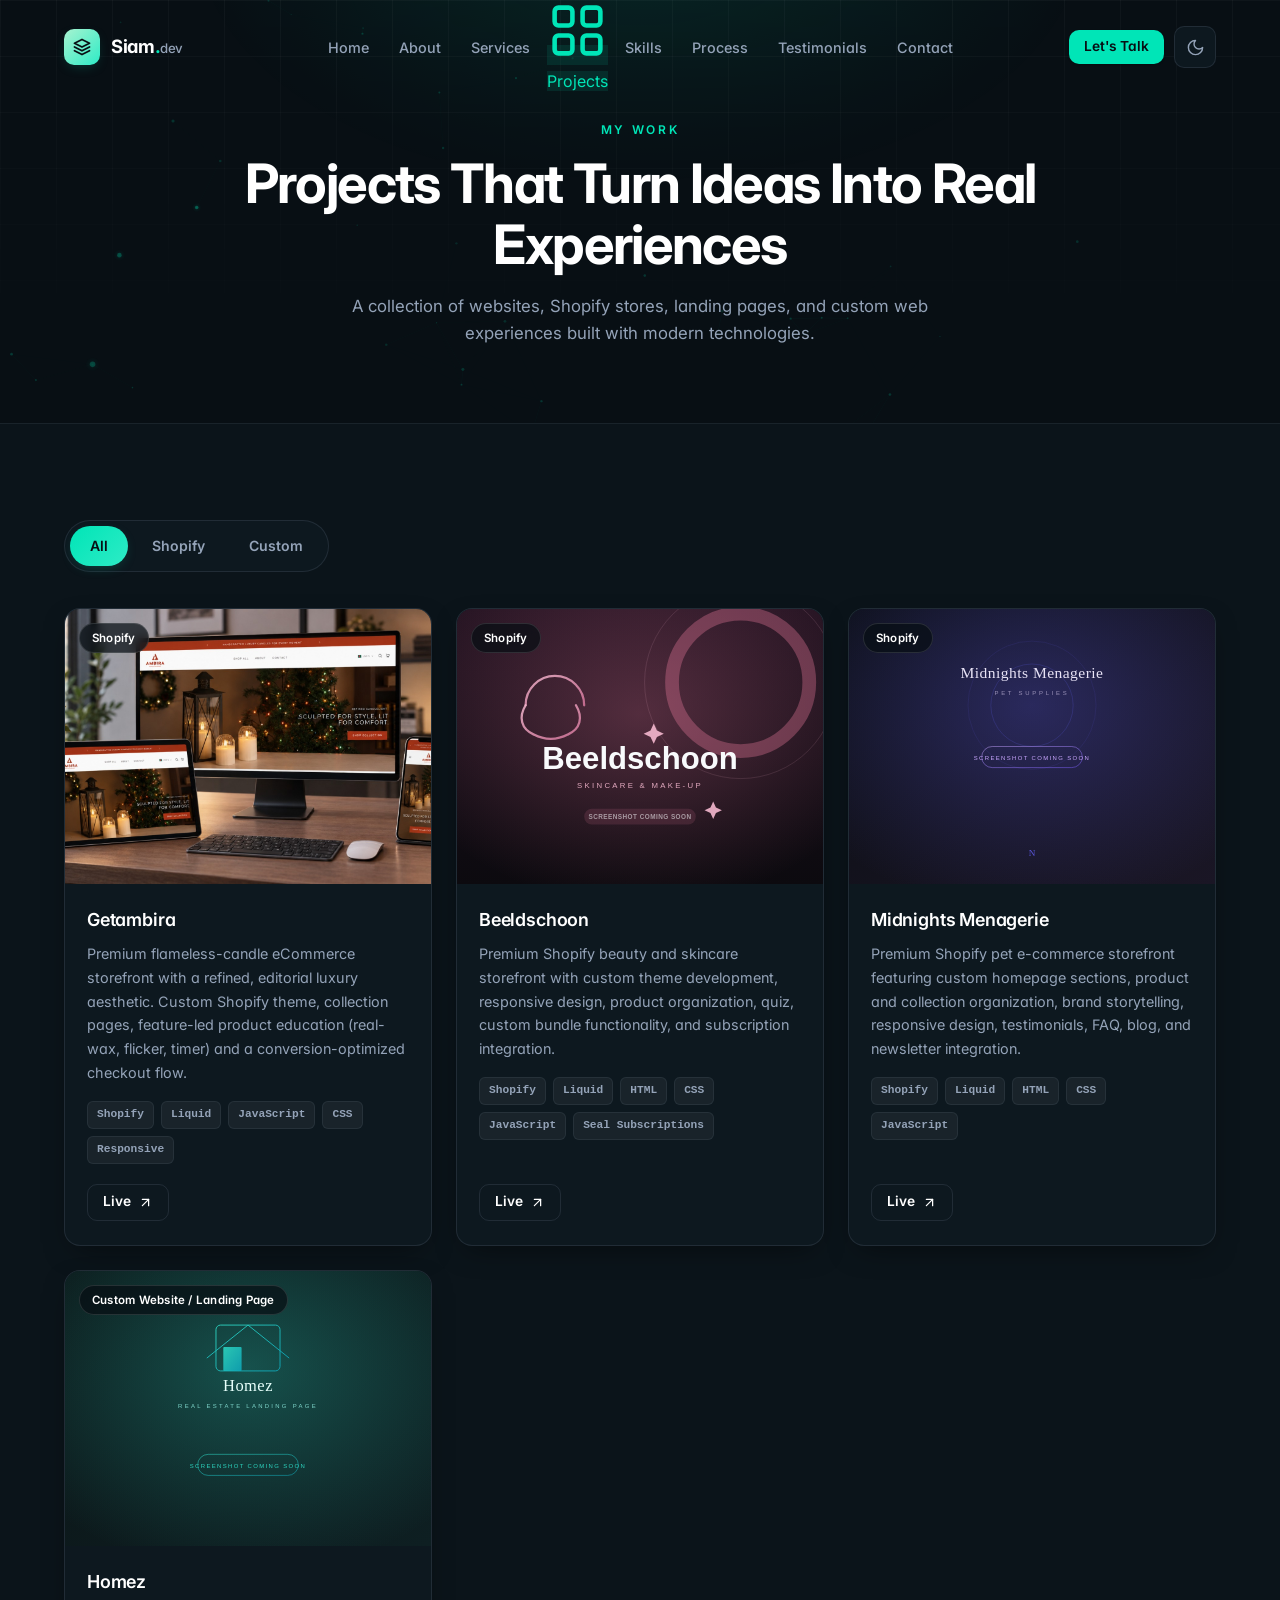
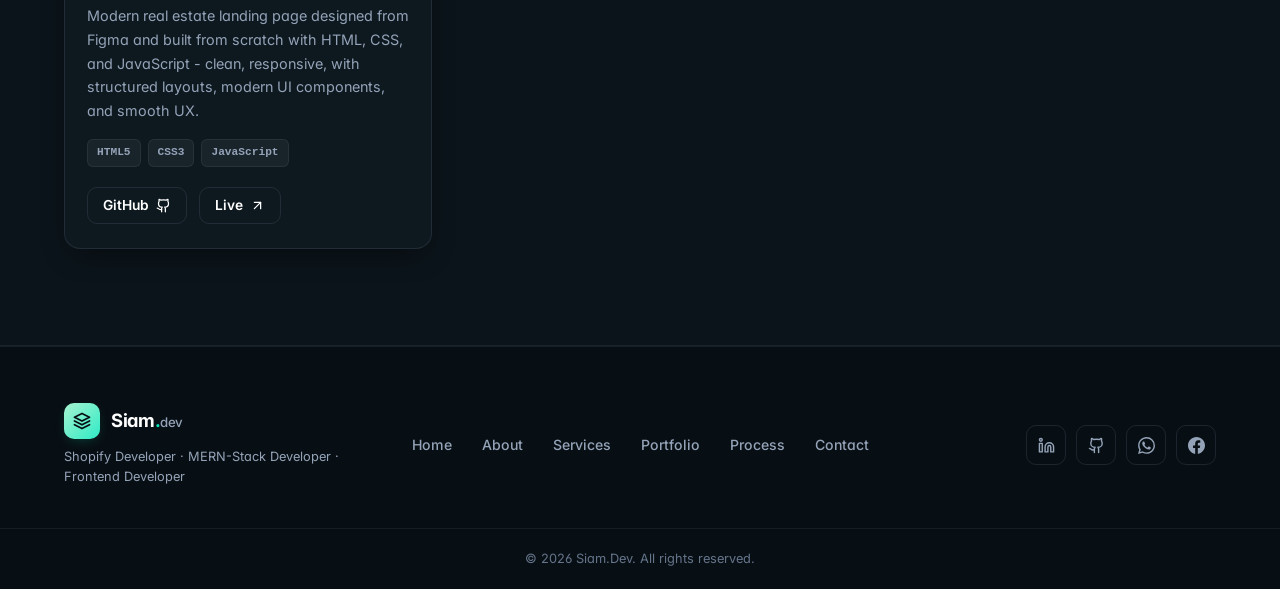
==== commit 97818c40: "create a all project button" ====
--- a/projects/index.html
+++ b/projects/index.html
@@ -5,10 +5,10 @@
     <meta name="viewport" content="width=device-width, initial-scale=1.0" />
 
     <!-- Primary SEO -->
-    <title>All Projects — Siam.Dev</title>
+    <title>Projects That Turn Ideas Into Real Experiences — Siam.Dev</title>
     <meta
       name="description"
-      content="Every project built by Siam — Shopify stores, custom websites and full-stack product builds. Getambira, Midnights Menagerie, Beeldschoon and more."
+      content="A collection of websites, Shopify stores, landing pages, and custom web experiences built by Siam — Getambira, Midnights Menagerie, Beeldschoon, Homez and more."
     />
     <meta name="author" content="Siam" />
     <meta name="theme-color" content="#0a0a0a" />
@@ -16,19 +16,25 @@
 
     <!-- Open Graph -->
     <meta property="og:type" content="website" />
-    <meta property="og:title" content="All Projects — Siam.Dev" />
+    <meta
+      property="og:title"
+      content="Projects That Turn Ideas Into Real Experiences — Siam.Dev"
+    />
     <meta
       property="og:description"
-      content="Every project built by Siam — Shopify, custom websites and full-stack product builds."
+      content="A collection of websites, Shopify stores, landing pages, and custom web experiences."
     />
     <meta property="og:url" content="https://siam.dev/projects/" />
 
     <!-- Twitter -->
-    <meta name="twitter:card" content="summary" />
-    <meta name="twitter:title" content="All Projects — Siam.Dev" />
+    <meta name="twitter:card" content="summary_large_image" />
+    <meta
+      name="twitter:title"
+      content="Projects That Turn Ideas Into Real Experiences — Siam.Dev"
+    />
     <meta
       name="twitter:description"
-      content="Every project built by Siam — Shopify stores, custom websites and full-stack product builds."
+      content="A collection of websites, Shopify stores, landing pages, and custom web experiences."
     />
 
     <!-- Favicon -->
@@ -60,407 +66,44 @@
     <!-- Styles -->
     <link rel="stylesheet" href="../css/style.css" />
   </head>
-  <body data-base="../">
-    <!-- ======================= NAVBAR ======================= -->
-    <header class="site-header" id="site-header">
-      <nav class="navbar container" aria-label="Primary">
-        <a href="../index.html" class="brand" aria-label="Siam.Dev — home">
-          <span class="brand-mark" aria-hidden="true">
-            <svg
-              viewBox="0 0 24 24"
-              fill="none"
-              stroke="currentColor"
-              stroke-width="2.4"
-              stroke-linecap="round"
-              stroke-linejoin="round"
-              width="26"
-              height="26"
-            >
-              <path d="M12 2 2 7l10 5 10-5-10-5Z" />
-              <path d="M2 17 12 22l10-5" />
-              <path d="M2 12 12 17l10-5" />
-            </svg>
-          </span>
-          <span class="brand-name">Siam<em>.</em><small>dev</small></span>
-        </a>
-
-        <ul class="nav-links" id="nav-links">
-          <li>
-            <a class="nav-link" href="../index.html"
-              ><svg
-                viewBox="0 0 24 24"
-                fill="none"
-                stroke="currentColor"
-                stroke-width="1.8"
-                stroke-linecap="round"
-                stroke-linejoin="round"
-                width="17"
-                height="17"
-                aria-hidden="true"
-              >
-                <path d="m3 9 9-7 9 7v11a2 2 0 0 1-2 2H5a2 2 0 0 1-2-2z" />
-                <polyline points="9 22 9 12 15 12 15 22" /></svg
-              >Home</a
-            >
-          </li>
-          <li>
-            <a class="nav-link" href="../index.html#about"
-              ><svg
-                viewBox="0 0 24 24"
-                fill="none"
-                stroke="currentColor"
-                stroke-width="1.8"
-                stroke-linecap="round"
-                stroke-linejoin="round"
-                width="17"
-                height="17"
-                aria-hidden="true"
-              >
-                <path d="M19 21v-2a4 4 0 0 0-4-4H9a4 4 0 0 0-4 4v2" />
-                <circle cx="12" cy="7" r="4" /></svg
-              >About</a
-            >
-          </li>
-          <li>
-            <a class="nav-link" href="../index.html#skills"
-              ><svg
-                viewBox="0 0 24 24"
-                fill="none"
-                stroke="currentColor"
-                stroke-width="1.8"
-                stroke-linecap="round"
-                stroke-linejoin="round"
-                aria-hidden="true"
-              >
-                <path d="M12 2v4" />
-                <path d="M12 18v4" />
-                <path d="M4.93 4.93l2.83 2.83" />
-                <path d="M16.24 16.24l2.83 2.83" />
-                <path d="M2 12h4" />
-                <path d="M18 12h4" />
-                <path d="M6.34 17.66l-2.83 2.83" />
-                <path d="M19.07 4.93l-2.83 2.83" /></svg
-              >Skills</a
-            >
-          </li>
-          <li>
-            <a class="nav-link nav-link-current" href="projects/" aria-current="page"
-              ><svg
-                viewBox="0 0 24 24"
-                fill="none"
-                stroke="currentColor"
-                stroke-width="1.8"
-                stroke-linecap="round"
-                stroke-linejoin="round"
-                aria-hidden="true"
-              >
-                <rect width="7" height="7" x="3" y="3" rx="1.5" />
-                <rect width="7" height="7" x="14" y="3" rx="1.5" />
-                <rect width="7" height="7" x="14" y="14" rx="1.5" />
-                <rect width="7" height="7" x="3" y="14" rx="1.5" /></svg
-              >Projects</a
-            >
-          </li>
-          <li>
-            <a class="nav-link" href="../index.html#process"
-              ><svg
-                viewBox="0 0 24 24"
-                fill="none"
-                stroke="currentColor"
-                stroke-width="1.8"
-                stroke-linecap="round"
-                stroke-linejoin="round"
-                aria-hidden="true"
-              >
-                <path
-                  d="m12.83 2.18a2 2 0 0 0-1.66 0L2.6 6.08a1 1 0 0 0 0 1.83l8.58 3.91a2 2 0 0 0 1.66 0l8.58-3.9a1 1 0 0 0 0-1.83Z"
-                />
-                <path d="m22 17.65-9.17 4.16a2 2 0 0 1-1.66 0L2 17.65" />
-                <path d="m22 12.65-9.17 4.16a2 2 0 0 1-1.66 0L2 12.65" /></svg
-              >Process</a
-            >
-          </li>
-          <li>
-            <a class="nav-link" href="../index.html#contact"
-              ><svg
-                viewBox="0 0 24 24"
-                fill="none"
-                stroke="currentColor"
-                stroke-width="1.8"
-                stroke-linecap="round"
-                stroke-linejoin="round"
-                aria-hidden="true"
-              >
-                <rect width="20" height="16" x="2" y="4" rx="2" />
-                <path d="m22 7-8.97 5.7a1.94 1.94 0 0 1-2.06 0L2 7" /></svg
-              >Contact</a
-            >
-          </li>
-        </ul>
-
-        <div class="nav-right">
-          <a href="../index.html#contact" class="btn btn-primary btn-sm nav-cta"
-            >Let's Talk</a
-          >
-
-          <div class="nav-actions">
-            <button
-              class="theme-toggle"
-              id="theme-toggle"
-              type="button"
-              aria-label="Switch to light theme"
-              aria-pressed="false"
-            >
-              <svg
-                class="icon-moon"
-                viewBox="0 0 24 24"
-                fill="none"
-                stroke="currentColor"
-                stroke-width="1.8"
-                stroke-linecap="round"
-                stroke-linejoin="round"
-                width="19"
-                height="19"
-              >
-                <path d="M12 3a6 6 0 0 0 9 9 9 9 0 1 1-9-9Z" />
-              </svg>
-              <svg
-                class="icon-sun"
-                viewBox="0 0 24 24"
-                fill="none"
-                stroke="currentColor"
-                stroke-width="1.8"
-                stroke-linecap="round"
-                stroke-linejoin="round"
-                width="19"
-                height="19"
-              >
-                <circle cx="12" cy="12" r="4" />
-                <path d="M12 2v2" />
-                <path d="M12 20v2" />
-                <path d="m4.93 4.93 1.41 1.41" />
-                <path d="m17.66 17.66 1.41 1.41" />
-                <path d="M2 12h2" />
-                <path d="M20 12h2" />
-                <path d="m6.34 17.66-1.41 1.41" />
-                <path d="m19.07 4.93-1.41 1.41" />
-              </svg>
-            </button>
-
-            <button
-              class="nav-toggle"
-              id="nav-toggle"
-              aria-label="Toggle menu"
-              aria-expanded="false"
-              aria-controls="nav-links"
-            >
-              <svg
-                class="icon-menu"
-                viewBox="0 0 24 24"
-                fill="none"
-                stroke="currentColor"
-                stroke-width="2"
-                stroke-linecap="round"
-                width="22"
-                height="22"
-              >
-                <line x1="4" x2="20" y1="6" y2="6" />
-                <line x1="4" x2="20" y1="12" y2="12" />
-                <line x1="4" x2="20" y1="18" y2="18" />
-              </svg>
-              <svg
-                class="icon-close"
-                viewBox="0 0 24 24"
-                fill="none"
-                stroke="currentColor"
-                stroke-width="2"
-                stroke-linecap="round"
-                width="22"
-                height="22"
-              >
-                <path d="M18 6 6 18" />
-                <path d="m6 6 12 12" />
-              </svg>
-            </button>
-          </div>
-        </div>
-      </nav>
-    </header>
+  <body data-page="projects" data-base="../">
+    <!-- Navbar (shared component injected by js/site-layout.js) -->
+    <header data-layout="header" class="site-header" id="site-header"></header>
 
     <div class="menu-overlay" id="menu-overlay" aria-hidden="true"></div>
 
     <main id="main">
-      <!-- ======================= ALL PROJECTS ======================= -->
-      <section
-        class="section section-alt"
-        id="portfolio"
-        aria-label="All projects"
-      >
+      <!-- ======================= ALL PROJECTS HERO ======================= -->
+      <section class="section projects-hero" id="all-projects" aria-label="All projects">
         <div class="container">
-          <div class="projects-head">
-            <div class="section-head reveal">
-              <p class="eyebrow">Portfolio</p>
-              <h1 class="section-title">All Projects</h1>
-              <p class="section-sub">
-                Every project I've built — Shopify stores, custom websites and
-                full-stack product builds.
-              </p>
-            </div>
-            <a class="btn btn-ghost btn-sm projects-all-btn" href="../index.html#portfolio"
-              >Back to Home
-              <svg
-                viewBox="0 0 24 24"
-                fill="none"
-                stroke="currentColor"
-                stroke-width="2"
-                stroke-linecap="round"
-                stroke-linejoin="round"
-                width="16"
-                height="16"
-                aria-hidden="true"
-              >
-                <path d="M19 12H5" />
-                <path d="m12 19-7-7 7-7" />
-              </svg>
-            </a>
+          <div class="projects-hero-inner reveal">
+            <p class="eyebrow">My Work</p>
+            <h1 class="section-title projects-hero-title">
+              Projects That Turn Ideas Into Real Experiences
+            </h1>
+            <p class="section-sub">
+              A collection of websites, Shopify stores, landing pages, and
+              custom web experiences built with modern technologies.
+            </p>
           </div>
+        </div>
+      </section>
 
-          <div class="projects-grid" id="panel-all" data-stagger></div>
+      <!-- ======================= PROJECT COLLECTION ======================= -->
+      <section class="section section-alt" id="collection" aria-label="Project collection">
+        <div class="container">
+          <!-- Category tabs (built from project data by js/projects.js) -->
+          <div class="tabs" role="tablist" aria-label="Project categories"></div>
+
+          <div class="projects-swap">
+            <div class="projects-grid" id="panel-all" data-panel="all"></div>
+          </div>
         </div>
       </section>
     </main>
 
-    <!-- ======================= FOOTER ======================= -->
-    <footer class="site-footer" aria-label="Footer">
-      <div class="container footer-inner">
-        <div class="footer-brand">
-          <a href="../index.html" class="brand" aria-label="Siam.Dev — back to top">
-            <span class="brand-mark" aria-hidden="true">
-              <svg
-                viewBox="0 0 24 24"
-                fill="none"
-                stroke="currentColor"
-                stroke-width="2.4"
-                stroke-linecap="round"
-                stroke-linejoin="round"
-                width="18"
-                height="18"
-              >
-                <path d="M12 2 2 7l10 5 10-5-10-5Z" />
-                <path d="M2 17 12 22l10-5" />
-                <path d="M2 12 12 17l10-5" />
-              </svg>
-            </span>
-            <span class="brand-name">Siam<em>.</em><small>dev</small></span>
-          </a>
-          <p class="footer-tagline">
-            Shopify Developer · MERN-Stack Developer · Frontend Developer
-          </p>
-        </div>
-
-        <nav class="footer-nav" aria-label="Footer navigation">
-          <a href="../index.html">Home</a>
-          <a href="../index.html#about">About</a>
-          <a href="../index.html#services">Services</a>
-          <a href="../index.html#portfolio">Portfolio</a>
-          <a href="../index.html#process">Process</a>
-          <a href="../index.html#contact">Contact</a>
-        </nav>
-
-        <ul class="footer-socials">
-          <li>
-            <a
-              href="https://www.linkedin.com/in/sm-siam598"
-              target="_blank"
-              rel="noopener"
-              aria-label="LinkedIn"
-              ><svg
-                viewBox="0 0 24 24"
-                fill="none"
-                stroke="currentColor"
-                stroke-width="2"
-                stroke-linecap="round"
-                stroke-linejoin="round"
-                width="17"
-                height="17"
-              >
-                <path
-                  d="M16 8a6 6 0 0 1 6 6v7h-4v-7a2 2 0 0 0-2-2 2 2 0 0 0-2 2v7h-4v-7a6 6 0 0 1 6-6z"
-                />
-                <rect width="4" height="12" x="2" y="9" />
-                <circle cx="4" cy="4" r="2" /></svg
-            ></a>
-          </li>
-          <li>
-            <a
-              href="https://github.com/siam114"
-              target="_blank"
-              rel="noopener"
-              aria-label="GitHub"
-              ><svg
-                viewBox="0 0 24 24"
-                fill="none"
-                stroke="currentColor"
-                stroke-width="2"
-                stroke-linecap="round"
-                stroke-linejoin="round"
-                width="17"
-                height="17"
-              >
-                <path
-                  d="M15 22v-4a4.8 4.8 0 0 0-1-3.5c3 0 6-2 6-5.5.08-1.25-.27-2.48-1-3.5.28-1.15.28-2.35 0-3.5 0 0-1 0-3 1.5-2.64-.5-5.36-.5-8 0C6 2 5 2 5 2c-.3 1.15-.3 2.35 0 3.5A5.403 5.403 0 0 0 4 9c0 3.5 3 5.5 6 5.5-.39.49-.68 1.05-.85 1.65-.17.6-.22 1.23-.15 1.85v4"
-                />
-                <path d="M9 18c-4.51 2-5-2-7-2" /></svg
-            ></a>
-          </li>
-          <li>
-            <a
-              href="https://wa.me/8801567989506"
-              target="_blank"
-              rel="noopener"
-              aria-label="WhatsApp"
-              ><svg
-                viewBox="0 0 24 24"
-                fill="currentColor"
-                aria-hidden="true"
-                width="17"
-                height="17"
-              >
-                <path
-                  d="M17.472 14.382c-.297-.149-1.758-.867-2.03-.967-.273-.099-.471-.148-.67.15-.197.297-.767.966-.94 1.164-.173.199-.347.223-.644.075-.297-.15-1.255-.463-2.39-1.475-.883-.788-1.48-1.761-1.653-2.059-.173-.297-.018-.458.13-.606.134-.133.297-.347.446-.52.149-.174.198-.298.297-.497.1-.198.05-.371-.025-.52-.075-.149-.669-1.612-.916-2.207-.242-.579-.487-.5-.669-.51-.173-.008-.371-.01-.57-.01-.198 0-.52.074-.792.372-.272.297-1.04 1.016-1.04 2.479 0 1.462 1.065 2.875 1.213 3.074.149.198 2.096 3.2 5.077 4.487.709.306 1.262.489 1.694.625.712.227 1.36.195 1.871.118.571-.085 1.758-.719 2.006-1.413.248-.694.248-1.289.173-1.413-.074-.124-.272-.198-.57-.347m-5.421 7.403h-.004a9.87 9.87 0 0 1-5.031-1.378l-.361-.214-3.741.982.998-3.648-.235-.374a9.86 9.86 0 0 1-1.51-5.26c.001-5.45 4.436-9.884 9.888-9.884 2.64 0 5.122 1.03 6.988 2.898a9.825 9.825 0 0 1 2.893 6.994c-.003 5.45-4.437 9.884-9.885 9.884m8.413-18.297A11.815 11.815 0 0 0 12.05 0C5.495 0 .16 5.335.157 11.892c0 2.096.547 4.142 1.588 5.945L.057 24l6.305-1.654a11.882 11.882 0 0 0 5.683 1.448h.005c6.554 0 11.89-5.335 11.893-11.893a11.821 11.821 0 0 0-3.48-8.413Z"
-                /></svg
-            ></a>
-          </li>
-          <li>
-            <a
-              href="https://www.facebook.com/sumsuzzaman.siam"
-              target="_blank"
-              rel="noopener"
-              aria-label="Facebook"
-              ><svg
-                viewBox="0 0 24 24"
-                fill="currentColor"
-                aria-hidden="true"
-                width="17"
-                height="17"
-              >
-                <path
-                  d="M24 12.073c0-6.627-5.373-12-12-12s-12 5.373-12 12c0 5.99 4.388 10.954 10.125 11.854v-8.385H7.078v-3.47h3.047V9.43c0-3.007 1.792-4.669 4.533-4.669 1.312 0 2.686.235 2.686.235v2.953H15.83c-1.491 0-1.956.925-1.956 1.874v2.25h3.328l-.532 3.47h-2.796v8.385C19.612 23.027 24 18.062 24 12.073z"
-                /></svg
-            ></a>
-          </li>
-        </ul>
-      </div>
-      <div class="footer-bottom">
-        <p class="copyright">© <span id="copyright-year">2026</span> Siam.Dev. All rights reserved.</p>
-        <script>
-          (function () {
-            var el = document.getElementById("copyright-year");
-            if (el) el.textContent = new Date().getFullYear();
-          })();
-        </script>
-      </div>
-    </footer>
+    <!-- Footer (shared component injected by js/site-layout.js) -->
+    <footer data-layout="footer"></footer>
 
     <!-- Back to top -->
     <button class="back-to-top" id="back-to-top" aria-label="Back to top">
@@ -486,6 +129,7 @@
     <div class="cursor-ring" aria-hidden="true"></div>
     <div class="cursor-trail" aria-hidden="true"></div>
 
+    <script src="../js/site-layout.js"></script>
     <script src="../js/script.js"></script>
     <script src="../js/projects-data.js"></script>
     <script src="../js/projects.js"></script>
--- a/css/style.css
+++ b/css/style.css
@@ -1602,6 +1602,118 @@
     to {
         opacity: 1;
         transform: translateY(0);
+    }
+}
+
+/* outgoing panel animation (fade + slight drop, used by the tab switch) */
+.projects-grid.is-leaving {
+    opacity: 0;
+    transform: translateY(6px);
+    transition: opacity 0.16s var(--ease), transform 0.16s var(--ease);
+}
+
+/* height-morph wrapper used while switching project tabs */
+.projects-swap {
+    position: relative;
+    transition: height 0.32s var(--ease);
+    overflow: visible;
+}
+.projects-swap.is-swapping {
+    overflow: hidden;
+}
+
+/* sliding active-tab indicator (teal pill that glides behind the tabs) */
+.tabs {
+    position: relative;
+}
+.tab-indicator {
+    position: absolute;
+    top: 5px;
+    bottom: 5px;
+    left: 0;
+    width: 48px;
+    border-radius: var(--radius-full);
+    background: linear-gradient(135deg, var(--accent), var(--accent-hover));
+    box-shadow: 0 4px 14px -6px var(--accent-glow);
+    transition: left 0.3s var(--ease), width 0.3s var(--ease);
+    pointer-events: none;
+    z-index: 0;
+}
+.tab-btn {
+    position: relative;
+    z-index: 1;
+}
+.tab-btn.active {
+    background: transparent;
+    box-shadow: none;
+    color: var(--on-accent);
+}
+
+/* All Projects page hero (compact, reference-inspired header) */
+.projects-hero {
+    padding: calc(var(--nav-h) + 44px) 0 76px;
+    text-align: center;
+}
+.projects-hero::before {
+    content: "";
+    position: absolute;
+    inset: 0;
+    background:
+        radial-gradient(640px 360px at 50% -60px, var(--hero-wash), transparent 70%),
+        linear-gradient(var(--grid-line) 1px, transparent 1px),
+        linear-gradient(90deg, var(--grid-line) 1px, transparent 1px);
+    background-size: auto, 56px 56px, 56px 56px;
+    -webkit-mask-image: linear-gradient(to bottom, rgba(0, 0, 0, 0.9), transparent 85%);
+    mask-image: linear-gradient(to bottom, rgba(0, 0, 0, 0.9), transparent 85%);
+    pointer-events: none;
+}
+.projects-hero .container {
+    position: relative;
+    z-index: 1;
+}
+.projects-hero-inner {
+    max-width: 840px;
+    margin: 0 auto;
+}
+.projects-hero .section-sub {
+    max-width: 660px;
+    margin: 18px auto 0;
+    font-size: 1.05rem;
+}
+.projects-hero-title {
+    font-size: clamp(2rem, 4.6vw, 3.4rem);
+    line-height: 1.12;
+    letter-spacing: -0.03em;
+}
+
+/* current-page nav link on the All Projects page */
+.nav-link-current,
+.nav-link-current:hover {
+    color: var(--accent);
+    background: var(--accent-soft);
+}
+
+@media (max-width: 767px) {
+    .projects-hero {
+        padding: calc(var(--nav-h) + 26px) 0 56px;
+    }
+    .projects-hero-title {
+        font-size: clamp(1.7rem, 7vw, 2.4rem);
+    }
+    /* tabs scroll horizontally instead of wrapping so the page never overflows */
+    .tabs {
+        max-width: 100%;
+        overflow-x: auto;
+        flex-wrap: nowrap;
+        scrollbar-width: none;
+        -webkit-overflow-scrolling: touch;
+    }
+    .tabs::-webkit-scrollbar {
+        display: none;
+    }
+    .tab-btn {
+        flex-shrink: 0;
+        white-space: nowrap;
     }
 }
 
